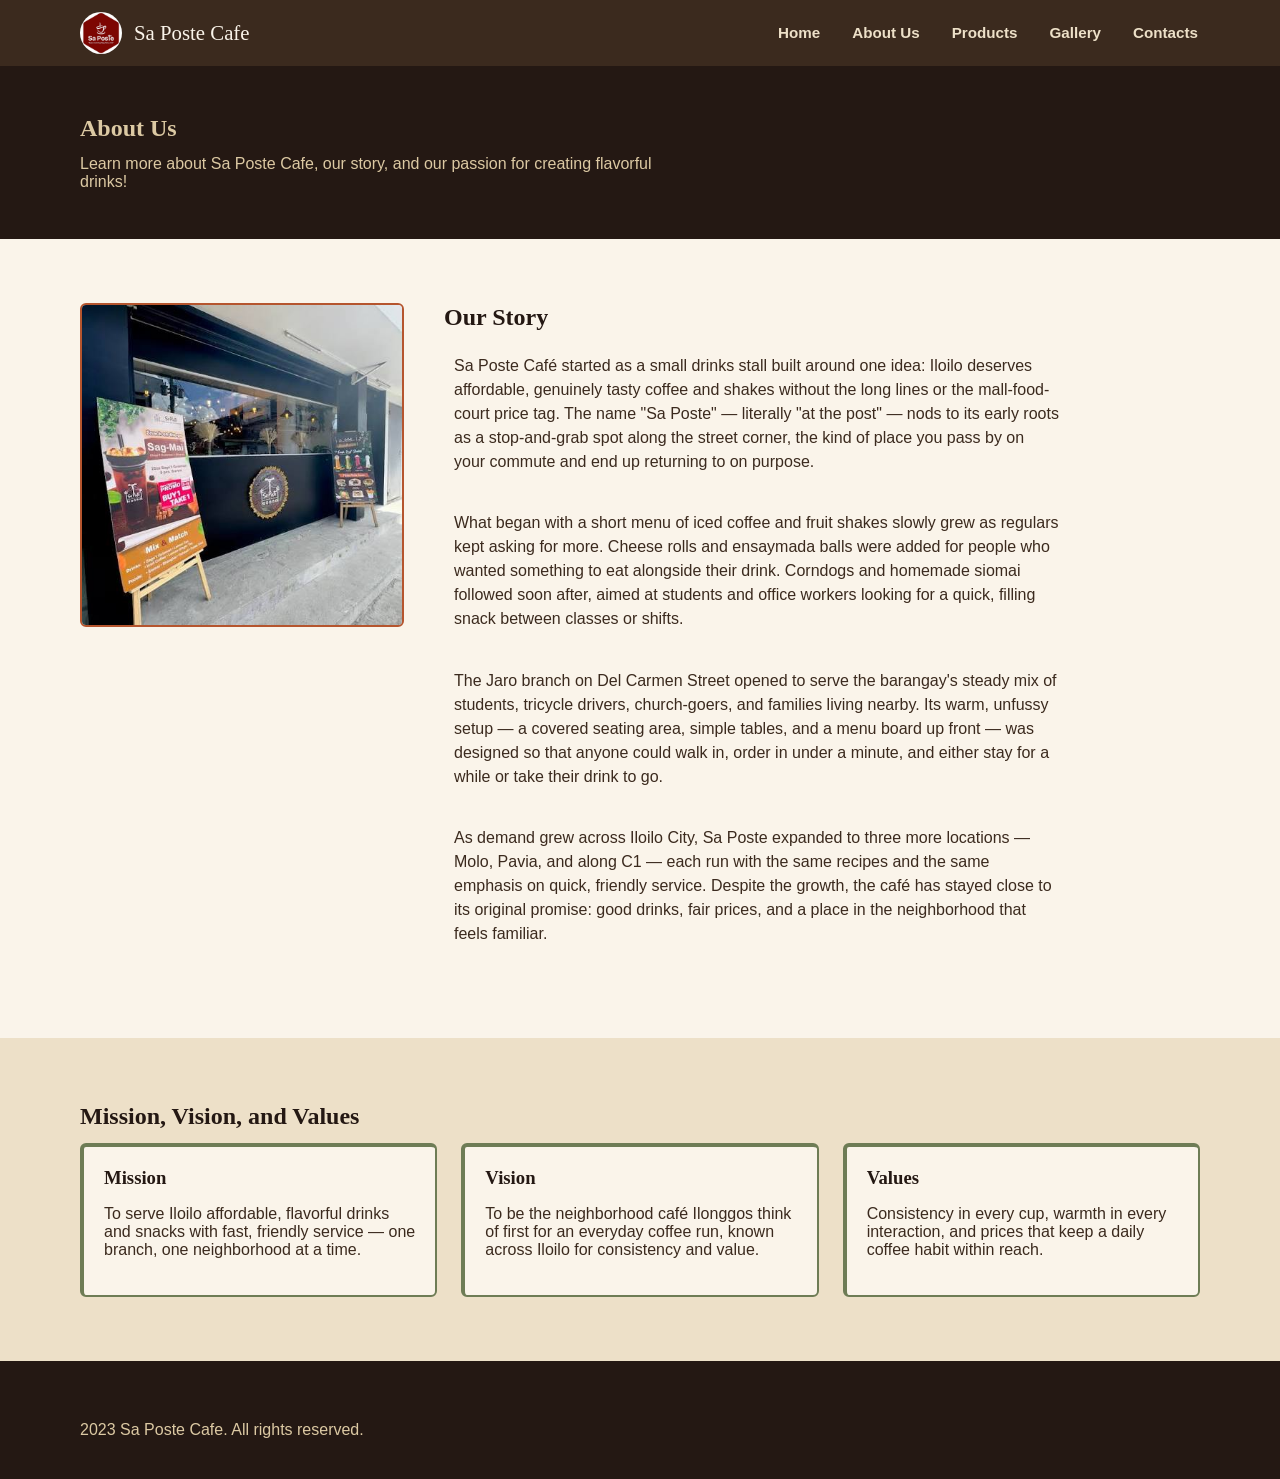
==== about.html @ abcc7f8d "Finished Contact and About Us Pages" ====
<!DOCTYPE html>
<html lang="en">
<head>
    <meta charset="UTF-8">
    <meta name="viewport" content="width=device-width, initial-scale=1.0">
    <title>Sa Poste Cafe | About Us</title>
    <link rel="stylesheet" href="./CSS/style.css">
</head>
    <body>
        <header class="header">
            <div class="header-container">
                <a class="saposte-logo" href="index.html">
                    <img src="./Images/SaPosteCafeLogo.jpg" alt="Sa Poste Cafe Logo">
                    <span class="saposte-logo-text">Sa Poste Cafe</span>
                </a>

                <nav class="navbar">
                    <ul>
                        <li><a href="index.html">Home</a></li>
                        <li><a href="about.html">About Us</a></li>
                        <li><a href="products.html">Products</a></li>
                        <li><a href="gallery.html">Gallery</a></li>
                        <li><a href="contact.html">Contacts</a></li>
                    </ul>
                </nav>
            </div>
        </header>

        <main>
            <section class="page-banner">
                <div class="wrap">
                    <h1>About Us</h1>
                    <p>Learn more about Sa Poste Cafe, our story, and our passion for creating flavorful drinks!</p>
                </div>
            </section>

            <section class="section-dimensions">
                <div class="wrap about-design1">
                    <img src="./Images/SaPosteFrontPic.jpeg" alt="Story Pic">
                    <div class="about-design2">
                        <h2>Our Story</h2>
                        <p>Sa Poste Café started as a small drinks stall built around one idea: Iloilo deserves affordable, genuinely tasty coffee and shakes without the long lines or the mall-food-court price tag. The name "Sa Poste" — literally "at the post" — nods to its early roots as a stop-and-grab spot along the street corner, the kind of place you pass by on your commute and end up returning to on purpose.</p>
                        <p>What began with a short menu of iced coffee and fruit shakes slowly grew as regulars kept asking for more. Cheese rolls and ensaymada balls were added for people who wanted something to eat alongside their drink. Corndogs and homemade siomai followed soon after, aimed at students and office workers looking for a quick, filling snack between classes or shifts.</p>
                        <p>The Jaro branch on Del Carmen Street opened to serve the barangay's steady mix of students, tricycle drivers, church-goers, and families living nearby. Its warm, unfussy setup — a covered seating area, simple tables, and a menu board up front — was designed so that anyone could walk in, order in under a minute, and either stay for a while or take their drink to go.</p>
                        <p>As demand grew across Iloilo City, Sa Poste expanded to three more locations — Molo, Pavia, and along C1 — each run with the same recipes and the same emphasis on quick, friendly service. Despite the growth, the café has stayed close to its original promise: good drinks, fair prices, and a place in the neighborhood that feels familiar.</p>
                    </div>
                </div>
            </section>

            <section class="section-dimensions section-dimensions-tan">
                <div class="wrap">
                    <h2>Mission, Vision, and Values</h2>
                    <div class="about-grid">
                        <div class="about-mvv">
                            <h3>Mission</h3>
                            <p>To serve Iloilo affordable, flavorful drinks and snacks with fast, friendly service — one branch, one neighborhood at a time.</p>
                        </div>

                        <div class="about-mvv">
                            <h3>Vision</h3>
                            <p>To be the neighborhood café Ilonggos think of first for an everyday coffee run, known across Iloilo for consistency and value.</p>
                        </div>

                        <div class="about-mvv">
                            <h3>Values</h3>
                            <p>Consistency in every cup, warmth in every interaction, and prices that keep a daily coffee habit within reach.</p>
                        </div>
                    </div>
                </div>
            </section>
        </main>


        <footer class="footer">
            <div class="wrap footer-container">
                <p>2023 Sa Poste Cafe. All rights reserved.</p>
            </div>
        </footer>
    </body>
</html>
---- CSS/style.css ----
/*------------->Themes natin bai para same same color and fonts naton<--------------*/
:root {
  --cream:        #FAF4EA;
  --tan:          #EDE0C8;
  --tan-line:     #DCC9A3;
  --coffee:       #3B2A1E;
  --coffee-dark:  #241813;
  --terracotta:   #B5552E;
  --terracotta-dark: #93401F;
  --sage:         #6E7C55;

  --twilight-indigo: #23395B;
  --shadow-gray: #161925;
  --blue-background: #355791;

  --font-display: "Fraunces", Georgia, serif;
  --font-body:    "Work Sans", Arial, sans-serif;

  --max-width: 1120px;
  --radius: 6px;
}
/*------------------------eto sa taas is like functions na automatic call out for design-------------------------*/

body {
    margin: 0;
    font-family: var(--font-body);
    background: var(--cream);
    color: var(--coffee);
}

.wrap { /* for divs, para ang dimensions ng websites is same length sa navbar down to footer*/
    max-width: var(--max-width);
    margin: 0 auto;
    padding: 0 24px;
}

h1 {
    font-family: var(--font-display);
    line-height: 1.2;
    margin: 0 0 0.5em;
    color: var(--tan-line);
}

h2, h3 {
    font-family: var(--font-display);
    line-height: 1.2;
    margin: 0 0 0.5em;
    color: var(--coffee-dark);
}

p {
    max-width: 68ch;
}

.section-dimensions {
    padding: 64px 0;
}

.section-dimensions-tan {
    background: var(--tan);
}

.button {
    display: inline-block;
    font-family: var(--font-body);
    font-weight: 600;
    font-size: 1rem;
    padding: 12px 28px;
    border-radius: var(--radius);
    text-decoration: none;
    border: 2px solid transparent;
}


/*-----------NavBar and Header---------------*/

.header {
    background: var(--coffee);
    color: var(--cream);
    position: sticky;
    top: 0;
    z-index: 20;
}

.header .header-container {
    max-width: var(--max-width);
    margin: 0 auto;
    display: flex;
    align-items: center;
    justify-content: space-between;
    padding: 12px 24px;
    background-color: var(--coffee);
}

.saposte-logo {
    display: flex;
    align-items: center;
    gap: 12px;
    text-decoration: none;
    color: var(--cream);
}

.saposte-logo img {
    width: 42px;
    height: 42px;
    border-radius: 50%;
}

.saposte-logo-text {
    font-family: var(--font-display);
    font-size: 1.3rem;
}

.saposte-logo-text span{
    display: block;
    color: var(--tan-line);
    font-size: 0.7rem;
    letter-spacing: 0.04em;
    color: var(--tan-line);
    font-weight: 400;
}

.navbar ul {
    display: flex;
    gap: 28px;
    margin: 0;
    padding: 0;
    list-style: None;
}

.navbar a {
    color: var(--tan);
    text-decoration: none;
    font-weight: 600;
    font-size: 0.95rem;
    padding: 6px 2px;
    border-bottom: 2px solid transparent;

}

/*-----------Footer---------------*/

.footer {
    background: var(--coffee-dark);
    color: var(--tan-line);
    padding: 44px 0 24px;
}

.footer-container {
    display: grid;
    grid-template-columns: 1.4fr 1fr 1fr;
    gap: 32px;

}

/*-----------Page Banners------------*/
.main-banner {
    background: var(--coffee-dark);
    color: var(--cream);
    padding: 48px 0;
    text-align: left;
}

.page-banner {
    background: var(--coffee-dark);
    color: var(--cream);
    padding: 48px 0;
    text-align: left;
}

.page-banner p {
    color: var(--tan-line);
    margin: 0;
}

/*------- Onwards down below is for the main sections design--------*/
/*---You can edit naman sa taas if you think may i-change pero keep naming consistent para di malito*/

/*-----------About Page----------*/
.about-design1 {
    align-items: start;
    display: flex;
    gap: 40px;
}

.about-design1 .about-design2 p {
    padding: 10px 10px;
    background: var(--cream);
    margin: 0 0 1.1em;
    line-height: 1.5;
}

.about-design1 img {
    width: 320px;
    border-radius: var(--radius);
    flex-shrink: 0;
    border: 2px solid var(--terracotta);
    margin-bottom: 185px;
}

.about-design p {
    margin: 0 0 1.1em;
}

.about-grid {
    display: grid;
    grid-template-columns: 1fr 1fr 1fr;
    gap: 24px;
    margin-top: 12px;
}

.about-mvv {
    background: var(--cream);
    border-top: 4px solid var(--sage);
    border-left: 4px solid var(--sage);
    border-bottom: 2px solid var(--sage);
    border-right: 2px solid var(--sage);
    border-radius: var(--radius);
    padding: 20px;
}           

/*---------Contact Page------------*/

.contacts-layout {
    display: grid;
    align-items: start;
    grid-template-columns: 1fr 1fr;
    gap: 30px;
}

.contacts-title { 
    grid-column: 1;
    grid-row: 1;
    text-align: center;
}

.contacts-title h1 {
    color: var(--terracotta-dark);
}

.contacts-form {
    background: var(--cream);
    border: 2px var(--tan-line) solid;
    padding: 40px;
    border-radius: var(--radius);
}

.form-row {
    display: grid;
    grid-template-columns: 1fr  1fr;
    gap: 18px;
}

.input {
    margin-bottom: 20px;
}

.input label {
    display: block;
    margin-bottom: 5px;
    font-weight: 600;
}

.form-buttons {
    display: flex;
    gap: 20px;
    margin-top: 15px;
}

.submit-button {
    background: var(--terracotta);
    color: var(--cream);
}

.reset-button {
    background: transparent;
    border: 2px solid var(--tan-line);
    color: var(--coffee);
}

textarea, input[type="text"], input[type="number"], input[type="tel"], input[type="email"], select, input[type="date"], input[type="time"], input[type="password"] {
    width: 100%;
    border: 2px solid var(--tan-line);
    border-radius: var(--radius);
    background: white;
    color: var(--coffee);
    font-family: var(--font-body);
    padding: 6px 4px;
}

textarea {
    min-height: 120px;
}

fieldset {
    padding: 15px;
    margin: 0 0 20px;
    border-radius: var(--radius);
    border: 2px solid var(--tan-line);
}

fieldset legend {
    font-weight: 600;
    padding: 0px 5px;
}

.choices {
    display: flex;
    gap: 20px;
    margin-top: 10px;
    flex-wrap: wrap;
}

.contact-info-layout{
    grid-column: 1;
    grid-row: 1;
    justify-self: center;

}

.socials {
    background: var(--cream);
}

.contact-info {
    background: var(--cream);
    border: 2px solid var(--tan-line);
    padding: 20px;
    border-radius: var(--radius);
}

.contact-info a {
    color: var(--terracotta);
}

.contact-info h3 {
    margin-top: 0;
    border-bottom: 2px solid var(--terracotta);
    padding-bottom: 10px;
}

.contact-info dt {
    margin-top: 30px;
    font-weight: 600;
}

.contact-info dd {
    margin: 5px 0 0;
    color: var(--coffee);
}

.contact-info dl {
    margin: 0 0 20px;
}

.contact-info .socials {
    display: flex;
    list-style: none;
    padding: 0;
    gap: 15px;
    margin-top: 10px;
}

.socials {
    display: flex;
    gap: 12px;
    padding: 0;
    list-style: none;
}

.socials img {
    width: 32px;
    height: 32px;
    display: block;
    object-fit: contain;
}

.file-field input[type="file"] {
    border: 1px dashed var(--tan-line);
    padding: 14px;
    background: #fff;
    width: 100%;
    border-radius: var(--radius);
}

.input .input-context {
  display: block;
  font-weight: 400;
  font-size: 0.8rem;
  color: #6b5c4d;
}
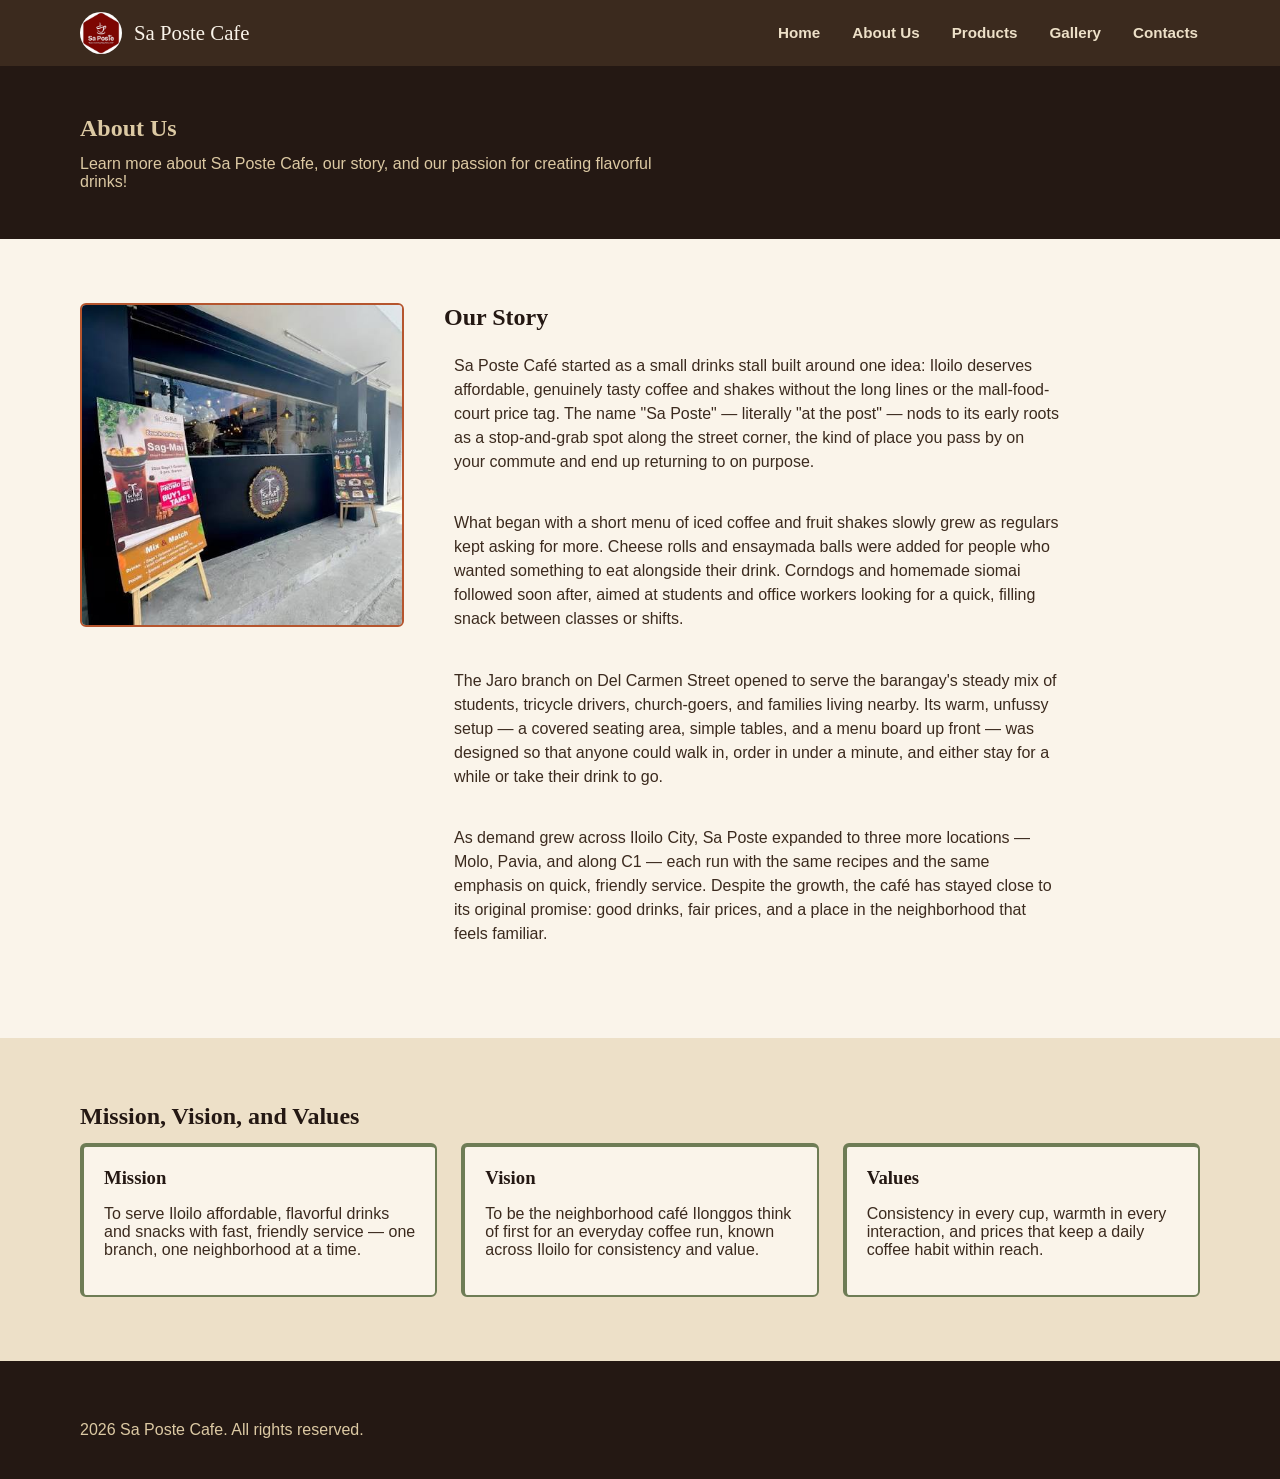
==== commit d4915915: "Finished Home Page and Sidebar" ====
--- a/about.html
+++ b/about.html
@@ -73,7 +73,7 @@
 
         <footer class="footer">
             <div class="wrap footer-container">
-                <p>2023 Sa Poste Cafe. All rights reserved.</p>
+                <p>2026 Sa Poste Cafe. All rights reserved.</p>
             </div>
         </footer>
     </body>
--- a/CSS/style.css
+++ b/CSS/style.css
@@ -34,6 +34,13 @@
     padding: 0 24px;
 }
 
+.wrap-grid {
+    max-width: var(--max-width);
+    margin: 0 auto;
+    padding: 0 24px;
+    gap: 20px;
+}
+
 h1 {
     font-family: var(--font-display);
     line-height: 1.2;
@@ -155,10 +162,34 @@
 
 /*-----------Page Banners------------*/
 .main-banner {
+    position: relative;
+    overflow: hidden;
+    aspect-ratio: 960 / 251.5;
     background: var(--coffee-dark);
     color: var(--cream);
-    padding: 48px 0;
+    display: flex;
+    align-items: center;
     text-align: left;
+}
+
+.main-banner::after {
+    content: "";
+    position: absolute;
+    inset: 0;
+    background: rgba(36, 24, 19, 0.45);
+}
+
+.main-banner-image {
+    position: absolute;
+    top: 0;
+    left: 0;
+    width: 100%;
+    height: auto;
+}
+
+.main-banner .wrap {
+    position: relative;
+    z-index: 1;
 }
 
 .page-banner {
@@ -278,6 +309,28 @@
     color: var(--coffee);
 }
 
+.menu-button {
+    background: var(--);
+    border: 2px solid var(--tan-line);
+    color: var(--terracotta);
+}
+
+.about-button {
+    background: var(--terracotta);
+    color: var(--cream);
+}
+
+.gallery-button {
+    background: var(--terracotta);
+    color: var(--cream);
+}
+
+.contact-button {
+    background: transparent;
+    border: 2px solid var(--tan-line);
+    color: var(--terracotta);
+}
+
 textarea, input[type="text"], input[type="number"], input[type="tel"], input[type="email"], select, input[type="date"], input[type="time"], input[type="password"] {
     width: 100%;
     border: 2px solid var(--tan-line);
@@ -315,7 +368,6 @@
     grid-column: 1;
     grid-row: 1;
     justify-self: center;
-
 }
 
 .socials {
@@ -388,4 +440,303 @@
   font-weight: 400;
   font-size: 0.8rem;
   color: #6b5c4d;
-}+}
+
+/*----------------Home Page-----------------*/
+
+.short-intro {
+    align-items: start;
+    display: flex;
+}
+
+.short-intro p {
+    padding: 10px 10px;
+    background: var(--tan);
+    margin: 0 0 1.1em;
+    line-height: 1.5;
+}
+
+.intro-pics img {
+    width: 380px;
+    height: 320px;
+    border-radius: var(--radius);
+    flex-shrink: 0;
+    padding: 5px;
+}
+
+.fun-fact p {
+    font-family: var(--font-body);
+}
+
+.section2-grid {
+    display: grid;
+    grid-template-columns: 3fr 1fr;
+}
+
+.short-intro-grid {
+    grid-column: 1;
+}
+
+.contact-home {
+    grid-column: 2;
+}
+
+/*---------------Side Bar Home---------------*/
+.sidebar-layout {
+    position: relative;
+    z-index: 30;
+}
+
+.sidebar-wrapper {
+    background: var(--tan);
+    width: 300px;
+    height: 100vh;
+    left: 0;
+    top: 0;
+    position: fixed;
+    box-sizing: border-box;
+    overflow-x: hidden;
+    overflow-y: auto;
+    transition: left 0.3s ease-in-out;
+    border: 5px solid var(--tan-line);
+    box-shadow: 4px 0 14px rgba(59, 42, 30, 0.16);
+}
+
+.sidebar-wrapper h2 {
+    position: relative;
+    margin: 0;
+    font-weight: 500;
+    font-size: 2rem;
+    font-family: var(--font-display);
+    padding: 20px 18px;
+    border-bottom: 2px solid var(--tan-line);
+}
+
+.sidebar-wrapper ul {
+    list-style: none;
+    margin: 0;
+    padding: 16px 18px;
+}
+
+.sidebar-wrapper ul + ul {
+    border-top: 2px solid var(--tan-line);
+    padding-top: 18px;
+}
+
+.sidebar-wrapper li + li {
+    margin-top: 9px;
+}
+
+.sidebar-wrapper a {
+    position: relative;
+    display: block;
+    color: var(--coffee);
+    font-weight: 600;
+    font-size: 1rem;
+    padding: 14px 40px 14px 16px;
+    border-radius: var(--radius);
+    border: 1px solid var(--tan-line);
+    background: rgba(250, 244, 234, 0.48);
+    text-decoration: none;
+    font-family: var(--font-body);
+    box-shadow: 0 2px 0 rgba(59, 42, 30, 0.06);
+}
+
+.sidebar-layout input {
+    position: fixed;
+    width: 1px;
+    height: 1px;
+    opacity: 0;
+    pointer-events: none;
+}
+
+.sidebar-wrapper h2 > label {
+    display: none;
+}
+
+.sidebar-toggle {
+    cursor: pointer;
+    position: fixed;
+    top: 18px;
+    left: 295px;
+    width: 58px;
+    height: 52px;
+    box-sizing: border-box;
+    display: grid;
+    place-items: center;
+    background: var(--tan);
+    color: var(--coffee);
+    font-size: 1.7rem;
+    line-height: 1;
+    border-radius: 0 var(--radius) var(--radius) 0;
+    border-top: 5px solid var(--tan-line);
+    border-right: 5px solid var(--tan-line);
+    border-bottom: 5px solid var(--tan-line);
+    border-left: 5px solid var(--tan);
+    box-shadow: 5px 3px 10px rgba(59, 42, 30, 0.12);
+    transition: left 0.3s ease-in-out, background-color 0.2s ease;
+}
+
+.sidebar-layout input:focus-visible ~ .sidebar-toggle {
+    outline: 3px solid var(--terracotta);
+    outline-offset: 3px;
+}
+
+.sidebar-layout input:checked ~ .sidebar-wrapper {
+    left: -300px;
+}
+
+.sidebar-layout input:checked ~ .sidebar-toggle {
+    left: 0;
+}
+
+/*-----------Gallery Page---------------*/
+
+.gallery-grid {
+    display: flex;
+    flex-wrap: wrap;
+    gap: 20px;
+    justify-content: center;
+}
+
+.gallery-box {
+    width: 240px;
+    background: var(--tan);
+    border: 2px solid var(--terracotta);
+    border-radius: var(--radius);
+    text-align: center;
+    padding-bottom: 10px;
+}
+
+.gallery-box img {
+    width: 100%;
+    height: 180px;
+    object-fit: cover;
+    border-radius: var(--radius) var(--radius) 0 0;
+}
+
+.gallery-box p {
+    margin: 8px 0 0;
+    font-weight: 600;
+}
+
+/*-----------Products Page---------------*/
+
+.products-grid {
+    display: flex;
+    flex-wrap: wrap;
+    gap: 20px;
+    justify-content: center;
+    margin-bottom: 40px;
+}
+
+.product-box {
+    width: 240px;
+    background: var(--cream);
+    border: 2px solid var(--tan-line);
+    border-radius: var(--radius);
+    text-align: center;
+    padding-bottom: 10px;
+}
+
+.product-box img {
+    width: 100%;
+    height: 160px;
+    object-fit: cover;
+    border-radius: var(--radius) var(--radius) 0 0;
+}
+
+.price-table {
+    width: 100%;
+    border-collapse: collapse;
+}
+
+.price-table th, .price-table td {
+    border: 1px solid var(--tan-line);
+    padding: 10px;
+    text-align: left;
+}
+
+.price-table th {
+    background: var(--coffee);
+    color: var(--cream);
+}
+
+/*-----------Menu Section---------------*/
+
+.menu-category {
+    margin-bottom: 40px;
+}
+
+.menu-category h3 {
+    color: var(--terracotta-dark);
+    border-bottom: 2px solid var(--terracotta);
+    padding-bottom: 8px;
+    margin-bottom: 12px;
+}
+
+.menu-list {
+    list-style: none;
+    margin: 0;
+    padding: 0;
+}
+
+.menu-list li {
+    display: flex;
+    justify-content: space-between;
+    padding: 10px 0;
+    border-bottom: 1px dashed var(--tan-line);
+}
+
+.menu-item-name {
+    font-weight: 600;
+}
+
+.menu-item-price {
+    color: var(--coffee-dark);
+    font-weight: 600;
+}
+
+/*-----------Menu Page---------------*/
+
+.menu-grid {
+    display: flex;
+    flex-wrap: wrap;
+    gap: 20px;
+    margin-bottom: 40px;
+}
+
+.menu-card {
+    width: 280px;
+    background: var(--tan);
+    border: 2px solid var(--terracotta);
+    border-radius: var(--radius);
+    overflow: hidden;
+}
+
+.menu-card img {
+    width: 100%;
+    height: 160px;
+    object-fit: cover;
+    display: block;
+}
+
+.menu-card-info {
+    padding: 14px;
+}
+
+.menu-card-title {
+    display: flex;
+    justify-content: space-between;
+    font-weight: 600;
+    margin-bottom: 6px;
+}
+
+.menu-card-price {
+    color: var(--terracotta-dark);
+}
+
+.menu-card-desc {
+    font-size: 0.9rem;
+    margin: 0;
+}
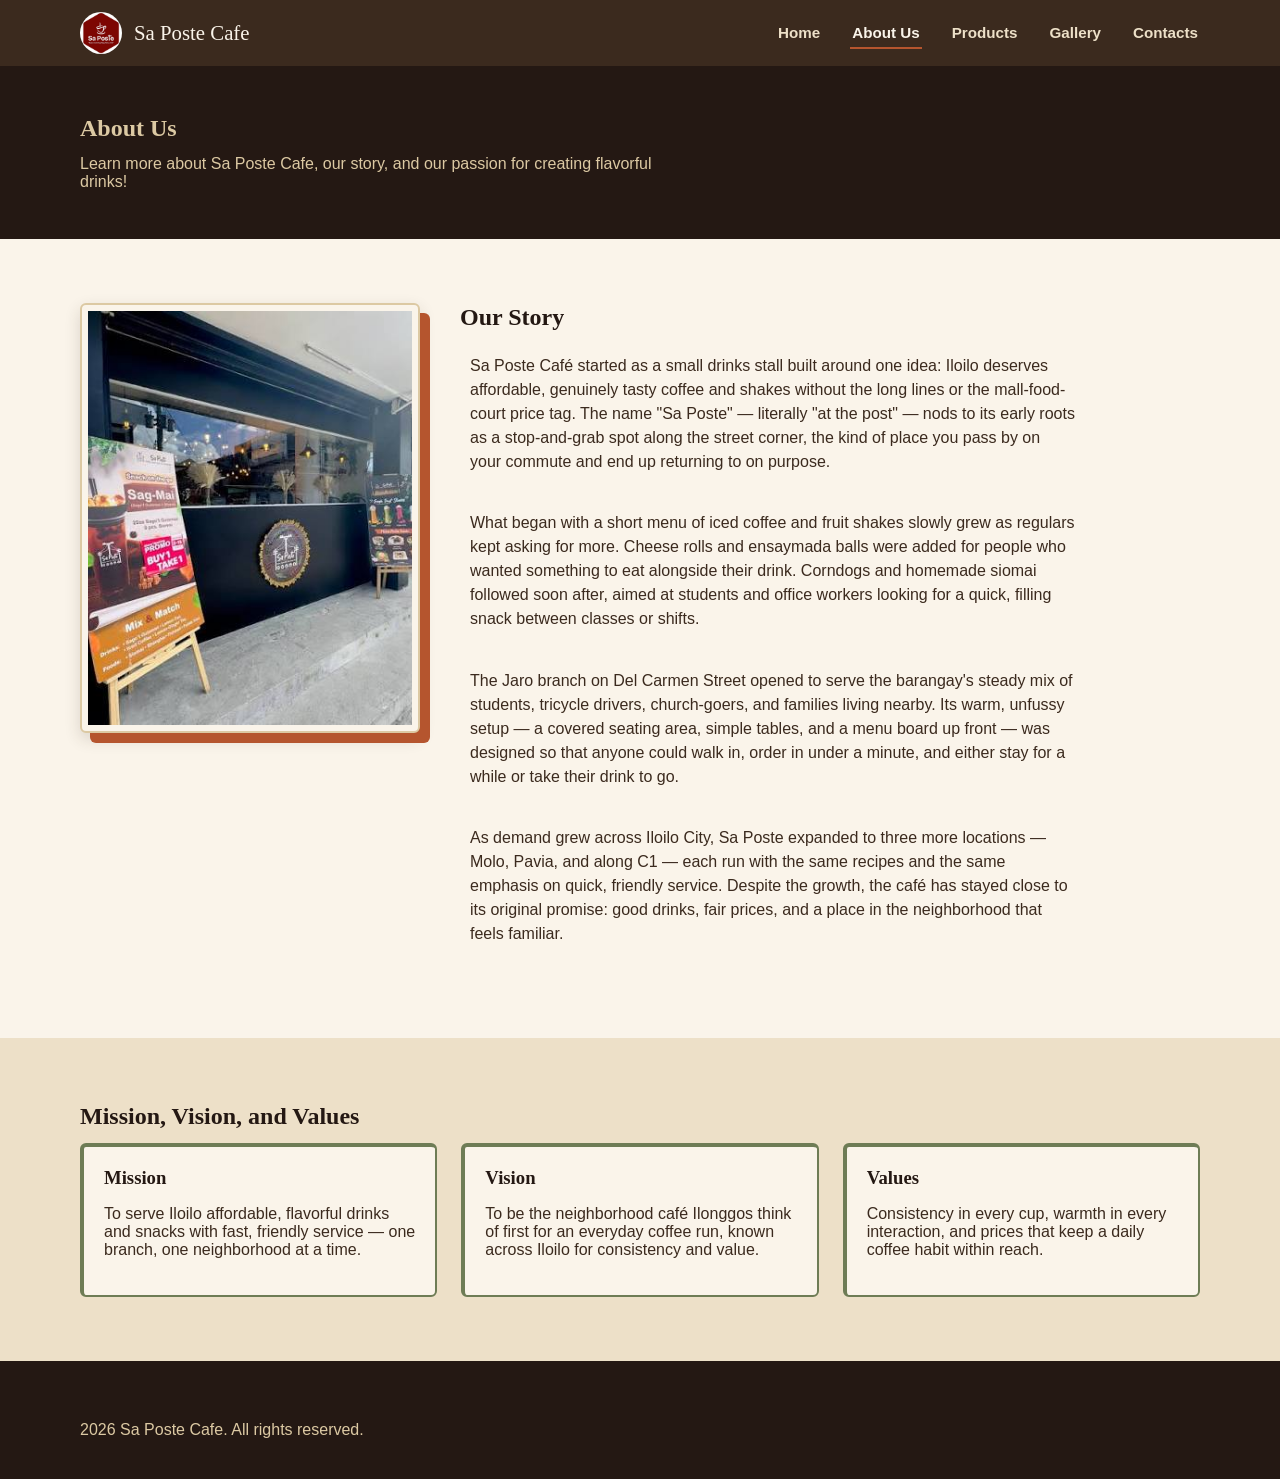
==== commit ae4e36a8: "Latest Final Output" ====
--- a/about.html
+++ b/about.html
@@ -17,7 +17,7 @@
                 <nav class="navbar">
                     <ul>
                         <li><a href="index.html">Home</a></li>
-                        <li><a href="about.html">About Us</a></li>
+                        <li><a class="active" href="about.html">About Us</a></li>
                         <li><a href="products.html">Products</a></li>
                         <li><a href="gallery.html">Gallery</a></li>
                         <li><a href="contact.html">Contacts</a></li>
--- a/CSS/style.css
+++ b/CSS/style.css
@@ -141,9 +141,20 @@
     font-weight: 600;
     font-size: 0.95rem;
     padding: 6px 2px;
-    border-bottom: 2px solid transparent;
-
-}
+    border-bottom: 2px solid transparent; 
+}
+
+.navbar a:hover {
+    border-bottom-color: var(--terracotta);
+    color: var(--cream);
+}
+
+.navbar a.active {
+    color: var(--cream);
+    border-bottom-color: var(--terracotta);
+}
+
+
 
 /*-----------Footer---------------*/
 
@@ -222,11 +233,17 @@
 }
 
 .about-design1 img {
-    width: 320px;
+    width: 340px;
+    height: 430px;
+    box-sizing: border-box;
+    object-fit: cover;
+    object-position: center;
     border-radius: var(--radius);
     flex-shrink: 0;
-    border: 2px solid var(--terracotta);
-    margin-bottom: 185px;
+    padding: 6px;
+    background: var(--cream);
+    border: 2px solid var(--tan-line);
+    box-shadow: 10px 10px 0 var(--terracotta), 0 6px 16px rgba(59, 42, 30, 0.16);
 }
 
 .about-design p {
@@ -318,11 +335,13 @@
 .about-button {
     background: var(--terracotta);
     color: var(--cream);
+    margin-top: 20px;
 }
 
 .gallery-button {
     background: var(--terracotta);
     color: var(--cream);
+    margin-top: 20px;
 }
 
 .contact-button {
@@ -450,10 +469,11 @@
 }
 
 .short-intro p {
-    padding: 10px 10px;
+    padding: 10px 0px;
     background: var(--tan);
     margin: 0 0 1.1em;
     line-height: 1.5;
+    letter-spacing: 1.5px;
 }
 
 .intro-pics img {
@@ -466,6 +486,13 @@
 
 .fun-fact p {
     font-family: var(--font-body);
+    line-height: 1.5;
+    letter-spacing: 1.5px;
+}
+
+.fun-fact h2 {
+    font-family: var(--font-display);
+    border-bottom: 5px solid var(--terracotta);
 }
 
 .section2-grid {
@@ -592,31 +619,64 @@
 
 /*-----------Gallery Page---------------*/
 
+.gallery-section {
+    background: linear-gradient(to bottom, var(--cream) 0 260px, var(--tan) 260px 100%);
+}
+
+.gallery-intro {
+    max-width: 620px;
+    margin: 0 auto 30px;
+    text-align: center;
+}
+
+.gallery-note {
+    margin: 0 0 8px;
+    color: var(--terracotta-dark);
+    font-size: 0.8rem;
+    font-weight: 700;
+    letter-spacing: 0.14em;
+    text-transform: uppercase;
+}
+
+.gallery-intro h2 {
+    margin-bottom: 10px;
+    font-size: clamp(2rem, 4vw, 2.8rem);
+}
+
+.gallery-intro > p:last-child {
+    margin: 0 auto;
+    line-height: 1.6;
+}
+
 .gallery-grid {
-    display: flex;
-    flex-wrap: wrap;
-    gap: 20px;
-    justify-content: center;
+    display: grid;
+    grid-template-columns: repeat(auto-fit, minmax(210px, 1fr));
+    gap: 18px;
+    max-width: 1050px;
+    margin: 0 auto;
 }
 
 .gallery-box {
-    width: 240px;
-    background: var(--tan);
-    border: 2px solid var(--terracotta);
-    border-radius: var(--radius);
-    text-align: center;
-    padding-bottom: 10px;
+    margin: 0;
+    overflow: hidden;
+    background: var(--cream);
+    border: 1px solid var(--tan-line);
+    border-radius: calc(var(--radius) * 2);
+    box-shadow: 0 5px 14px rgba(59, 42, 30, 0.12);
 }
 
 .gallery-box img {
+    display: block;
     width: 100%;
-    height: 180px;
+    height: 200px;
     object-fit: cover;
-    border-radius: var(--radius) var(--radius) 0 0;
+    border-bottom: 3px solid var(--terracotta);
 }
 
 .gallery-box p {
-    margin: 8px 0 0;
+    margin: 0;
+    padding: 13px 15px 15px;
+    color: var(--coffee-dark);
     font-weight: 600;
 }
 
@@ -697,46 +757,92 @@
     font-weight: 600;
 }
 
+.menu-layout h2 {
+    margin: 42px 0 18px;
+    padding-bottom: 10px;
+    border-bottom: 3px solid var(--terracotta);
+    color: var(--coffee-dark);
+}
+
+.menu-layout h2:first-child {
+    margin-top: 0;
+}
+
 /*-----------Menu Page---------------*/
 
 .menu-grid {
-    display: flex;
-    flex-wrap: wrap;
-    gap: 20px;
-    margin-bottom: 40px;
+    display: grid;
+    grid-template-columns: repeat(auto-fit, minmax(230px, 1fr));
+    gap: 18px;
+    margin-bottom: 18px;
 }
 
 .menu-card {
-    width: 280px;
-    background: var(--tan);
-    border: 2px solid var(--terracotta);
+    background: var(--cream);
+    border: 1px solid var(--tan-line);
     border-radius: var(--radius);
     overflow: hidden;
+    box-shadow: 0 5px 14px rgba(59, 42, 30, 0.12);
 }
 
 .menu-card img {
     width: 100%;
-    height: 160px;
+    height: 185px;
     object-fit: cover;
     display: block;
+    border-bottom: 3px solid var(--terracotta);
 }
 
 .menu-card-info {
+    padding: 16px;
+}
+
+.menu-card-title {
+    display: flex;
+    justify-content: space-between;
+    align-items: flex-start;
+    gap: 12px;
+    font-weight: 600;
+    margin-bottom: 8px;
+}
+
+.menu-card-price {
+    flex-shrink: 0;
+    color: var(--terracotta-dark);
+    font-family: var(--font-display);
+    font-size: 1.1rem;
+}
+
+.menu-card-desc {
+    color: var(--coffee);
+    font-size: 0.9rem;
+    line-height: 1.55;
+    margin: 0;
+}
+
+.menu-layout .price-table {
+    overflow: hidden;
+    border: 1px solid var(--tan-line);
+    border-radius: var(--radius);
+    box-shadow: 0 5px 14px rgba(59, 42, 30, 0.1);
+}
+
+.menu-layout .price-table th,
+.menu-layout .price-table td {
     padding: 14px;
-}
-
-.menu-card-title {
-    display: flex;
-    justify-content: space-between;
-    font-weight: 600;
-    margin-bottom: 6px;
-}
-
-.menu-card-price {
+    border-color: var(--tan-line);
+}
+
+.menu-layout .price-table th {
+    background: var(--coffee-dark);
+}
+
+.menu-layout .price-table tr:nth-child(even) td {
+    background: var(--tan);
+}
+
+.menu-layout .price-table td:last-child {
     color: var(--terracotta-dark);
-}
-
-.menu-card-desc {
-    font-size: 0.9rem;
-    margin: 0;
-}
+    font-weight: 700;
+    white-space: nowrap;
+}
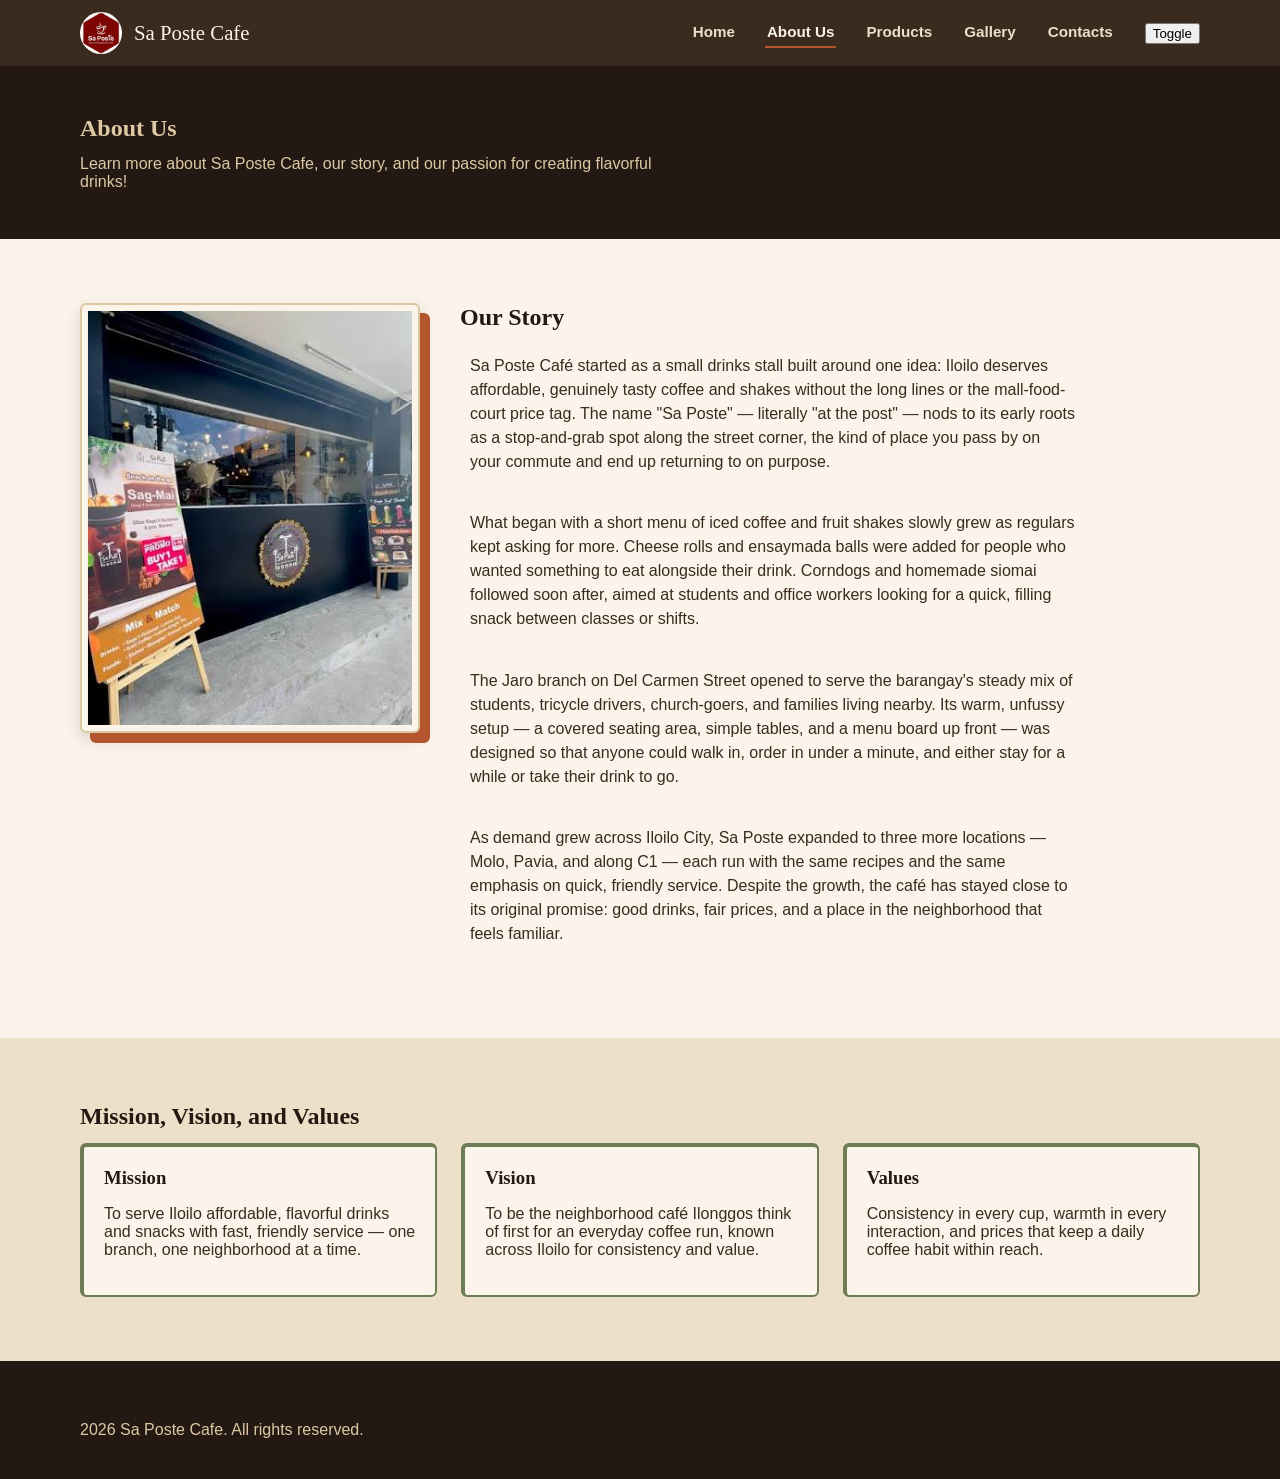
==== commit 3890fa13: "all page have toggle and css" ====
--- a/about.html
+++ b/about.html
@@ -9,20 +9,23 @@
     <body>
         <header class="header">
             <div class="header-container">
-                <a class="saposte-logo" href="index.html">
+                <a class="saposte-logo leftSide" href="index.html">
                     <img src="./Images/SaPosteCafeLogo.jpg" alt="Sa Poste Cafe Logo">
                     <span class="saposte-logo-text">Sa Poste Cafe</span>
                 </a>
 
-                <nav class="navbar">
-                    <ul>
-                        <li><a href="index.html">Home</a></li>
-                        <li><a class="active" href="about.html">About Us</a></li>
-                        <li><a href="products.html">Products</a></li>
-                        <li><a href="gallery.html">Gallery</a></li>
-                        <li><a href="contact.html">Contacts</a></li>
-                    </ul>
-                </nav>
+                <div class="rightSide">
+                    <nav class="navbar">
+                        <ul>
+                            <li><a href="index.html">Home</a></li>
+                            <li><a class="active" href="about.html">About Us</a></li>
+                            <li><a href="products.html">Products</a></li>
+                            <li><a href="gallery.html">Gallery</a></li>
+                            <li><a href="contact.html">Contacts</a></li>
+                        </ul>
+                    </nav>
+                    <button class="schemeToggle" onclick="toggleSchemeMode()">Toggle</button>
+                </div>
             </div>
         </header>
 
@@ -76,5 +79,6 @@
                 <p>2026 Sa Poste Cafe. All rights reserved.</p>
             </div>
         </footer>
+        <script src="./Script/script.js"></script>
     </body>
 </html>
--- a/CSS/style.css
+++ b/CSS/style.css
@@ -9,6 +9,10 @@
   --terracotta-dark: #93401F;
   --sage:         #6E7C55;
 
+  --black: #000;
+  --gray: #2a2a2a;
+  --white: #fff;
+
   --twilight-indigo: #23395B;
   --shadow-gray: #161925;
   --blue-background: #355791;
@@ -152,6 +156,11 @@
 .navbar a.active {
     color: var(--cream);
     border-bottom-color: var(--terracotta);
+}
+
+.header-container .rightSide{
+    display:flex;
+    gap: 30px;
 }
 
 
@@ -846,3 +855,48 @@
     font-weight: 700;
     white-space: nowrap;
 }
+
+/*-----------Dark Mode---------------*/
+
+body.darkMode{
+    background-color: var(--gray);
+    color: var(--white);
+
+    & .section-dimensions-tan, .section-dimensions-tan p, .price-table tr:nth-child(even) td{
+        background-color: var(--black);
+    }
+
+    & .menu-card, 
+    aside, aside > .socials, 
+    .sidebar-toggle, 
+    .about-design2 > p, 
+    .about-mvv, .about-mvv > p,
+    .gallery-box,
+    .contacts-form,
+    .contacts-form input,
+    .contacts-form select,
+    .contacts-form textarea{
+        background-color: var(--gray);
+    }
+
+    & .gallery-section{
+        background: linear-gradient(to bottom, var(--gray) 0 260px, var(--black) 260px 100%);
+    }
+
+    & .menu-card-price, .price-table td:last-child, .input-context{
+        color: var(--tan);
+    }
+
+    & dd, dt, h3, 
+    .gallery-box > p,
+    .contacts-form input,
+    .contacts-form select,
+    .contacts-form textarea,
+    .reset-button{
+        color: var(--cream);
+    }
+
+    & .menu-card-desc, h2, .sidebar-toggle{
+        color: var(--white);
+    }
+}
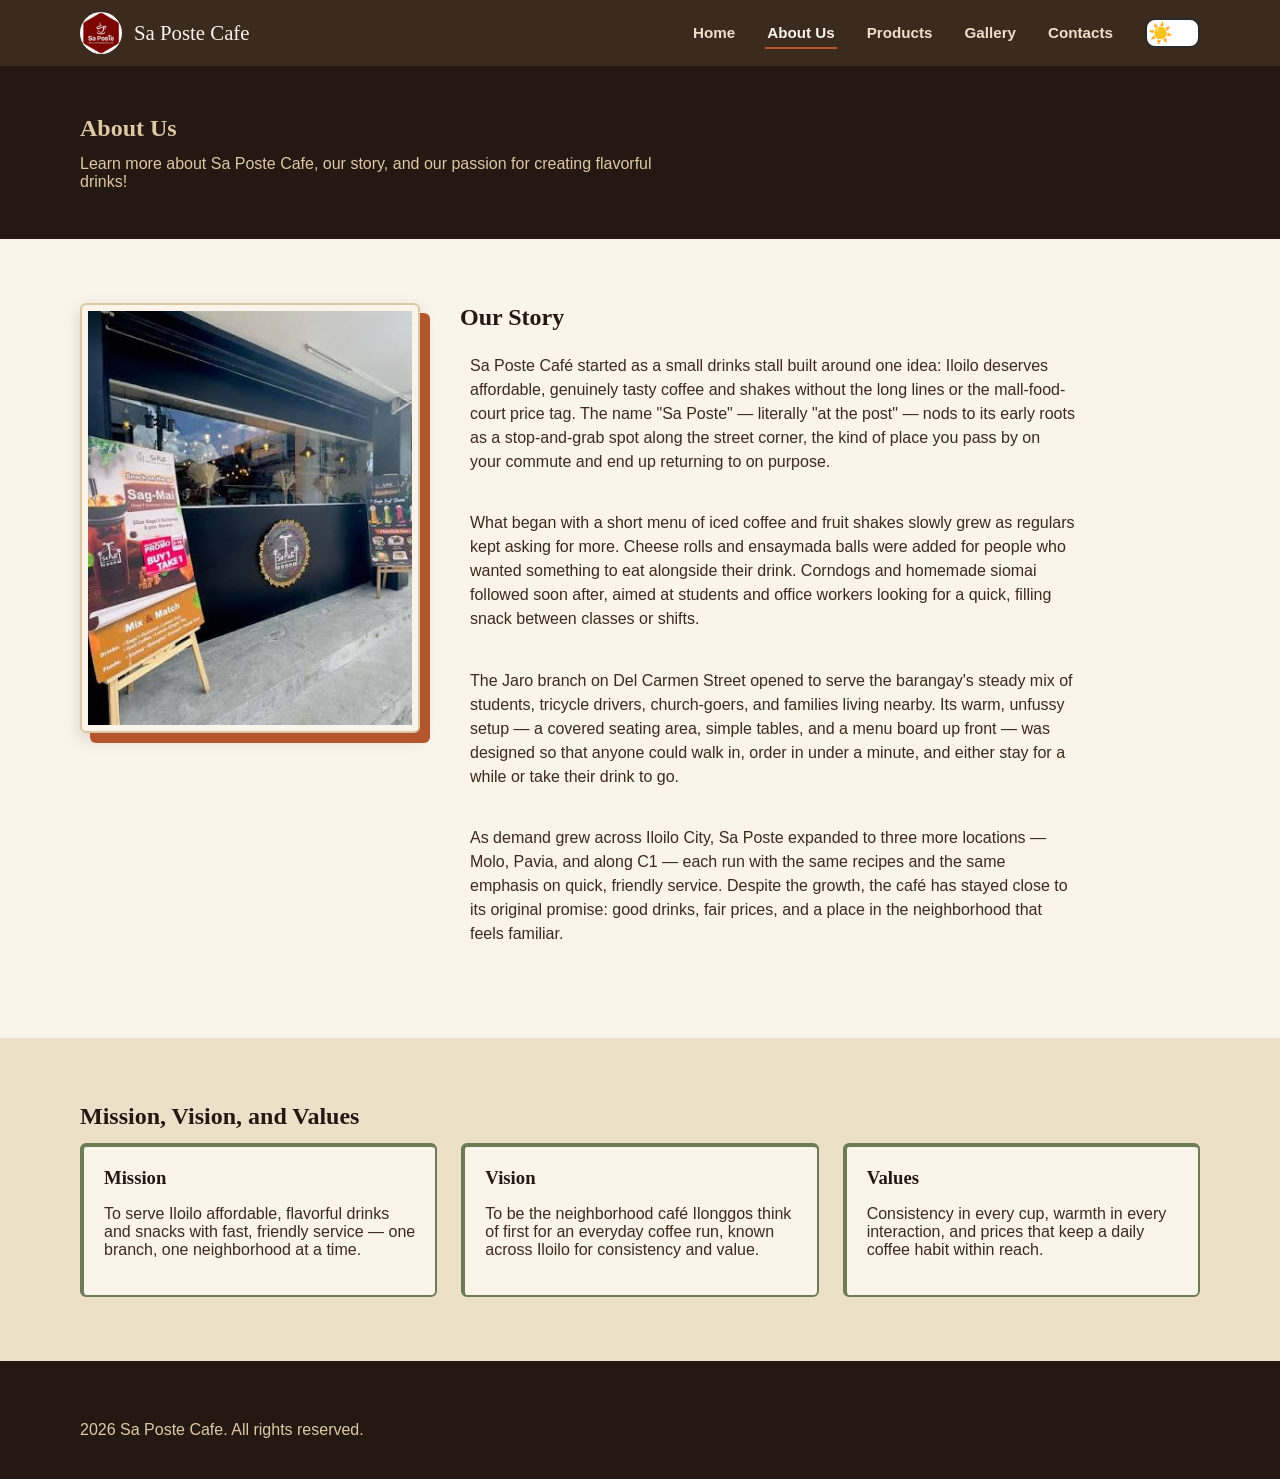
==== commit 80047a75: "styling toggle button" ====
--- a/about.html
+++ b/about.html
@@ -24,7 +24,7 @@
                             <li><a href="contact.html">Contacts</a></li>
                         </ul>
                     </nav>
-                    <button class="schemeToggle" onclick="toggleSchemeMode()">Toggle</button>
+                    <button class="schemeToggle" onclick="toggleSchemeMode()"></button>
                 </div>
             </div>
         </header>
--- a/CSS/style.css
+++ b/CSS/style.css
@@ -160,7 +160,21 @@
 
 .header-container .rightSide{
     display:flex;
+    align-items: center;
     gap: 30px;
+}
+
+.schemeToggle{
+    font-size: 1.25rem;
+    width:55px;
+    padding:1px;
+    border-radius:10px;
+    border:2px solid var(--gray);
+    background-color: var(--white);
+    text-align:left;
+    &::after{
+        content: "☀️";
+    }
 }
 
 
@@ -862,6 +876,15 @@
     background-color: var(--gray);
     color: var(--white);
 
+    & .schemeToggle{
+        background-color: var(--gray);
+        border-color: var(--black);
+        text-align:right;
+        &::after{
+            content: "🌙";
+        }
+    }
+
     & .section-dimensions-tan, .section-dimensions-tan p, .price-table tr:nth-child(even) td{
         background-color: var(--black);
     }
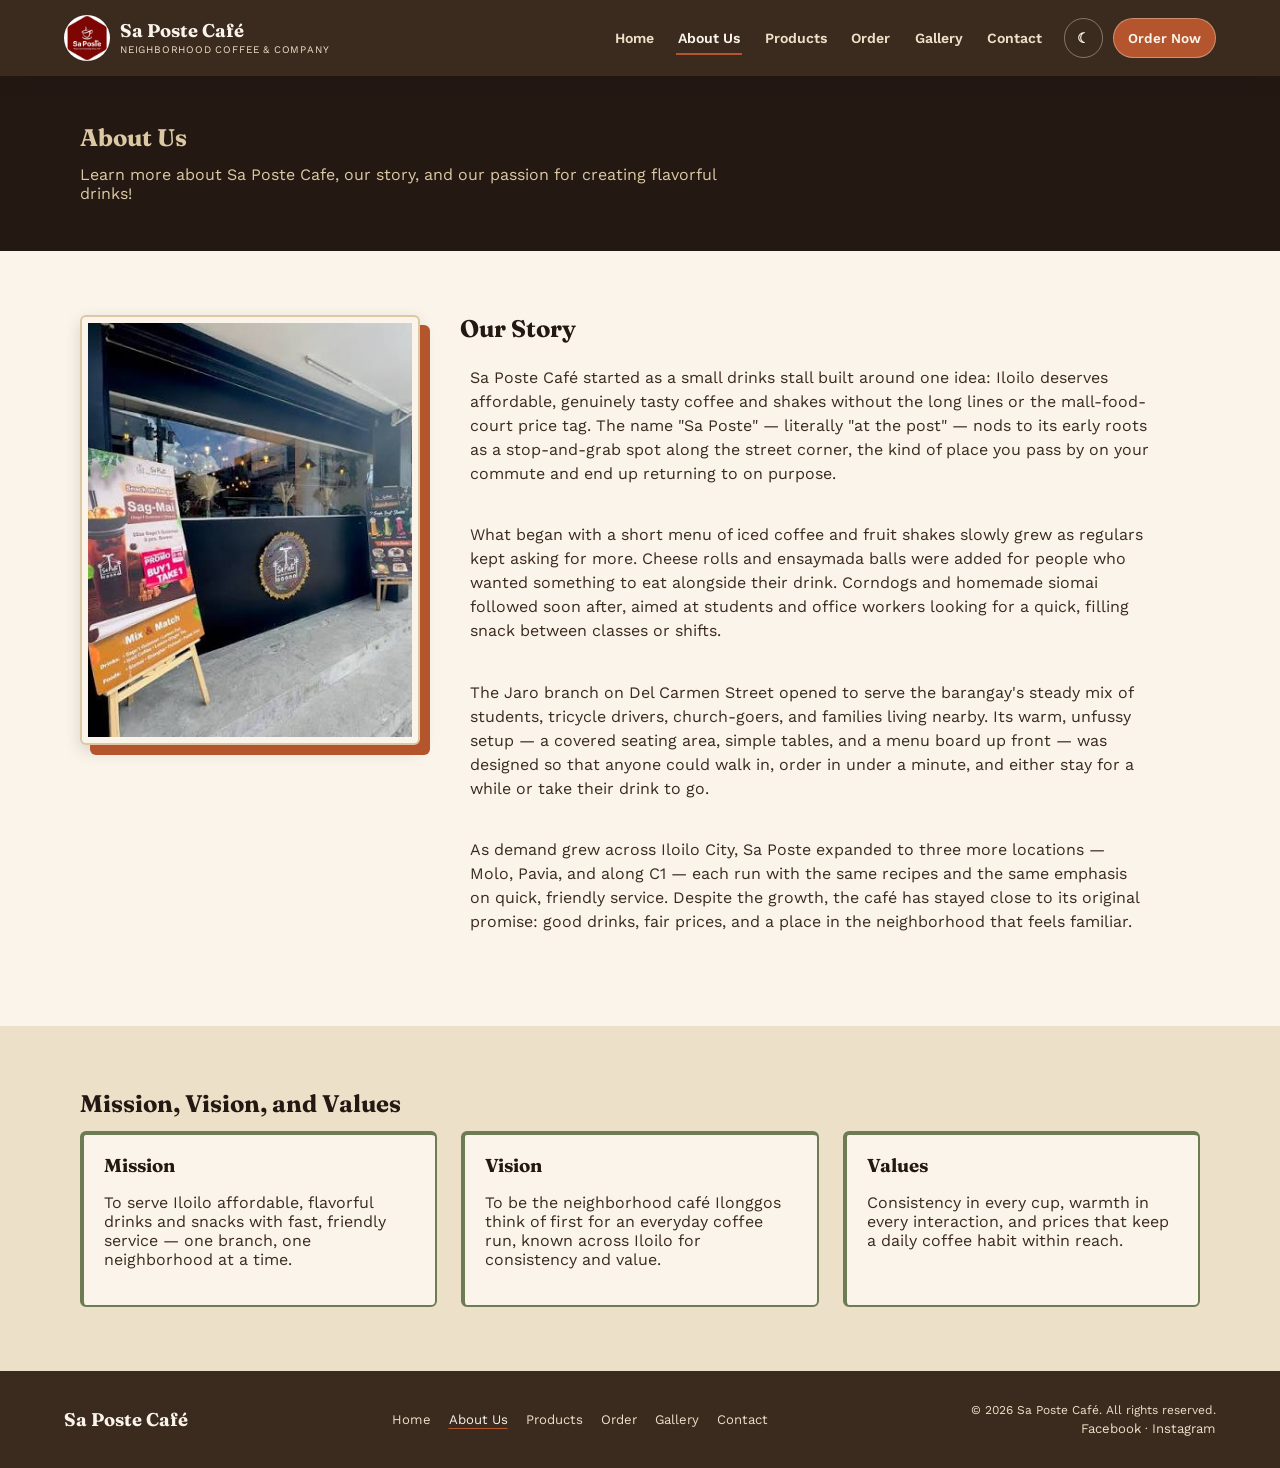
==== commit 9e16b94d: "implemented gome and shared site update, incomplete on the design, removed some duplicate headers" ====
--- a/about.html
+++ b/about.html
@@ -4,30 +4,39 @@
     <meta charset="UTF-8">
     <meta name="viewport" content="width=device-width, initial-scale=1.0">
     <title>Sa Poste Cafe | About Us</title>
+    <link rel="preconnect" href="https://fonts.googleapis.com">
+    <link rel="preconnect" href="https://fonts.gstatic.com" crossorigin>
+    <link href="https://fonts.googleapis.com/css2?family=Fraunces:opsz,wght@9..144,400;9..144,700;9..144,900&family=Work+Sans:wght@400;500;600;700&display=swap" rel="stylesheet">
     <link rel="stylesheet" href="./CSS/style.css">
+    <link rel="stylesheet" href="./CSS/navigation.css">
+    <script src="./js/script.js" defer></script>
 </head>
-    <body>
-        <header class="header">
-            <div class="header-container">
-                <a class="saposte-logo leftSide" href="index.html">
-                    <img src="./Images/SaPosteCafeLogo.jpg" alt="Sa Poste Cafe Logo">
-                    <span class="saposte-logo-text">Sa Poste Cafe</span>
-                </a>
-
-                <div class="rightSide">
-                    <nav class="navbar">
-                        <ul>
-                            <li><a href="index.html">Home</a></li>
-                            <li><a class="active" href="about.html">About Us</a></li>
-                            <li><a href="products.html">Products</a></li>
-                            <li><a href="gallery.html">Gallery</a></li>
-                            <li><a href="contact.html">Contacts</a></li>
-                        </ul>
-                    </nav>
-                    <button class="schemeToggle" onclick="toggleSchemeMode()"></button>
-                </div>
+<body>
+    <header class="site-header">
+        <div class="site-header-inner">
+            <a class="site-brand" href="index.html">
+                <img src="./Images/SaPosteCafeLogo.jpg" alt="">
+                <span class="site-brand-copy"><strong>Sa Poste Café</strong><small>Neighborhood Coffee &amp; Company</small></span>
+            </a>
+            <button class="site-menu-toggle" type="button" aria-expanded="false" aria-controls="site-navigation" aria-label="Open navigation menu">
+                <span class="site-menu-label">Menu</span><span aria-hidden="true">☰</span>
+            </button>
+            <nav class="site-nav" id="site-navigation" aria-label="Main navigation">
+                <ul class="site-nav-list">
+                    <li><a href="index.html">Home</a></li>
+                    <li><a href="about.html" aria-current="page">About Us</a></li>
+                    <li><a href="products.html">Products</a></li>
+                    <li><a href="order.html">Order</a></li>
+                    <li><a href="gallery.html">Gallery</a></li>
+                    <li><a href="contact.html">Contact</a></li>
+                </ul>
+            </nav>
+            <div class="site-header-actions">
+                <button class="site-theme-toggle" type="button" aria-label="Switch to dark theme" aria-pressed="false"><span aria-hidden="true">☾</span></button>
+                <a href="order.html">Order Now</a>
             </div>
-        </header>
+        </div>
+    </header>
 
         <main>
             <section class="page-banner">
@@ -74,11 +83,22 @@
         </main>
 
 
-        <footer class="footer">
-            <div class="wrap footer-container">
-                <p>2026 Sa Poste Cafe. All rights reserved.</p>
+        <footer class="site-footer">
+            <div class="site-footer-inner">
+                <a class="site-footer-brand" href="index.html">Sa Poste Café</a>
+                <nav aria-label="Footer navigation">
+                    <a href="index.html">Home</a>
+                    <a href="about.html" aria-current="page">About Us</a>
+                    <a href="products.html">Products</a>
+                    <a href="order.html">Order</a>
+                    <a href="gallery.html">Gallery</a>
+                    <a href="contact.html">Contact</a>
+                </nav>
+                <div class="site-footer-meta">
+                    <p>© 2026 Sa Poste Café. All rights reserved.</p>
+                    <p><a href="https://www.facebook.com/SaPostengapangabuhi/">Facebook</a> · <a href="https://www.instagram.com/saposte.iloilo">Instagram</a></p>
+                </div>
             </div>
         </footer>
-        <script src="./Script/script.js"></script>
     </body>
 </html>
--- a/CSS/style.css
+++ b/CSS/style.css
@@ -9,10 +9,6 @@
   --terracotta-dark: #93401F;
   --sage:         #6E7C55;
 
-  --black: #000;
-  --gray: #2a2a2a;
-  --white: #fff;
-
   --twilight-indigo: #23395B;
   --shadow-gray: #161925;
   --blue-background: #355791;
@@ -158,25 +154,6 @@
     border-bottom-color: var(--terracotta);
 }
 
-.header-container .rightSide{
-    display:flex;
-    align-items: center;
-    gap: 30px;
-}
-
-.schemeToggle{
-    font-size: 1.25rem;
-    width:55px;
-    padding:1px;
-    border-radius:10px;
-    border:2px solid var(--gray);
-    background-color: var(--white);
-    text-align:left;
-    &::after{
-        content: "☀️";
-    }
-}
-
 
 
 /*-----------Footer---------------*/
@@ -198,19 +175,21 @@
 .main-banner {
     position: relative;
     overflow: hidden;
-    aspect-ratio: 960 / 251.5;
+    min-height: clamp(380px, 48vw, 560px);
     background: var(--coffee-dark);
     color: var(--cream);
     display: flex;
     align-items: center;
     text-align: left;
+    isolation: isolate;
 }
 
 .main-banner::after {
     content: "";
     position: absolute;
     inset: 0;
-    background: rgba(36, 24, 19, 0.45);
+    background: linear-gradient(90deg, rgba(36, 24, 19, 0.82), rgba(36, 24, 19, 0.2));
+    z-index: -1;
 }
 
 .main-banner-image {
@@ -218,12 +197,84 @@
     top: 0;
     left: 0;
     width: 100%;
-    height: auto;
-}
-
-.main-banner .wrap {
+    height: 100%;
+    object-fit: cover;
+    object-position: center;
+    z-index: -2;
+}
+
+.main-banner .home-hero-content {
     position: relative;
     z-index: 1;
+    width: min(100%, 1120px);
+    margin: 0 auto;
+    padding: 68px 24px;
+}
+
+.home-hero-content .hero-eyebrow {
+    margin: 0 0 14px;
+    color: var(--tan-line);
+    font-size: 0.8rem;
+    font-weight: 700;
+    letter-spacing: 0.16em;
+    text-transform: uppercase;
+}
+
+.home-hero-content h1 {
+    max-width: 720px;
+    margin: 0 0 16px;
+    color: var(--cream);
+    font-size: clamp(2.5rem, 6vw, 5rem);
+    line-height: 1.04;
+}
+
+.home-hero-content > p:not(.hero-eyebrow) {
+    max-width: 570px;
+    margin: 0;
+    color: var(--cream);
+    font-size: clamp(1rem, 1.7vw, 1.2rem);
+    line-height: 1.65;
+}
+
+.home-hero-actions {
+    display: flex;
+    flex-wrap: wrap;
+    gap: 12px;
+    margin-top: 28px;
+}
+
+.home-hero-actions .button {
+    min-width: 142px;
+    box-sizing: border-box;
+    text-align: center;
+}
+
+.home-hero-actions .menu-button {
+    background: var(--site-header-accent, var(--terracotta));
+    color: var(--coffee-dark);
+}
+
+.home-hero-actions .contact-button {
+    border-color: var(--cream);
+    color: var(--cream);
+}
+
+.home-hero-actions .button:hover {
+    filter: brightness(1.08);
+}
+
+body.dark .home-hero-content h1,
+body.dark .home-hero-content > p:not(.hero-eyebrow) {
+    color: #FAF3E5;
+}
+
+body.dark .home-hero-actions .menu-button {
+    color: #241813;
+}
+
+body.dark .home-hero-actions .contact-button {
+    border-color: #FAF3E5;
+    color: #FAF3E5;
 }
 
 .page-banner {
@@ -540,9 +591,9 @@
 .sidebar-wrapper {
     background: var(--tan);
     width: 300px;
-    height: 100vh;
+    height: calc(100vh - 76px);
     left: 0;
-    top: 0;
+    top: 76px;
     position: fixed;
     box-sizing: border-box;
     overflow-x: hidden;
@@ -607,7 +658,7 @@
 .sidebar-toggle {
     cursor: pointer;
     position: fixed;
-    top: 18px;
+    top: 90px;
     left: 295px;
     width: 58px;
     height: 52px;
@@ -640,6 +691,75 @@
     left: 0;
 }
 
+@media (max-width: 860px) {
+    .section2-grid {
+        grid-template-columns: 1fr;
+    }
+
+    .short-intro-grid,
+    .contact-home {
+        grid-column: 1;
+    }
+
+    .short-intro {
+        flex-direction: column;
+    }
+
+    .intro-pics {
+        display: grid;
+        grid-template-columns: repeat(2, minmax(0, 1fr));
+        gap: 12px;
+        width: 100%;
+    }
+
+    .intro-pics img {
+        box-sizing: border-box;
+        width: 100%;
+        height: clamp(150px, 30vw, 260px);
+        object-fit: cover;
+    }
+
+    .contact-info-layout {
+        justify-self: stretch;
+    }
+}
+
+@media (max-width: 560px) {
+    .main-banner {
+        min-height: 430px;
+    }
+
+    .main-banner .home-hero-content {
+        padding: 48px 20px;
+    }
+
+    .home-hero-content h1 {
+        font-size: clamp(2.4rem, 12vw, 3.4rem);
+    }
+
+    .home-hero-actions {
+        align-items: stretch;
+        flex-direction: column;
+        max-width: 250px;
+    }
+
+    .intro-pics {
+        grid-template-columns: 1fr;
+    }
+
+    .intro-pics img {
+        height: 220px;
+    }
+
+    .footer-container {
+        grid-template-columns: 1fr;
+    }
+
+    .form-buttons {
+        flex-wrap: wrap;
+    }
+}
+
 /*-----------Gallery Page---------------*/
 
 .gallery-section {
@@ -869,57 +989,3 @@
     font-weight: 700;
     white-space: nowrap;
 }
-
-/*-----------Dark Mode---------------*/
-
-body.darkMode{
-    background-color: var(--gray);
-    color: var(--white);
-
-    & .schemeToggle{
-        background-color: var(--gray);
-        border-color: var(--black);
-        text-align:right;
-        &::after{
-            content: "🌙";
-        }
-    }
-
-    & .section-dimensions-tan, .section-dimensions-tan p, .price-table tr:nth-child(even) td{
-        background-color: var(--black);
-    }
-
-    & .menu-card, 
-    aside, aside > .socials, 
-    .sidebar-toggle, 
-    .about-design2 > p, 
-    .about-mvv, .about-mvv > p,
-    .gallery-box,
-    .contacts-form,
-    .contacts-form input,
-    .contacts-form select,
-    .contacts-form textarea{
-        background-color: var(--gray);
-    }
-
-    & .gallery-section{
-        background: linear-gradient(to bottom, var(--gray) 0 260px, var(--black) 260px 100%);
-    }
-
-    & .menu-card-price, .price-table td:last-child, .input-context{
-        color: var(--tan);
-    }
-
-    & dd, dt, h3, 
-    .gallery-box > p,
-    .contacts-form input,
-    .contacts-form select,
-    .contacts-form textarea,
-    .reset-button{
-        color: var(--cream);
-    }
-
-    & .menu-card-desc, h2, .sidebar-toggle{
-        color: var(--white);
-    }
-}
--- a/CSS/navigation.css
+++ b/CSS/navigation.css
@@ -0,0 +1,332 @@
+:root {
+    --site-header-bg: #3B2A1E;
+    --site-header-text: #FAF4EA;
+    --site-header-muted: #EDE0C8;
+    --site-header-accent: #B5552E;
+    --site-header-focus: #F2B84B;
+    --site-font-body: var(--font-body, "Work Sans", Arial, sans-serif);
+}
+
+body.dark {
+    --site-header-bg: #1B1612;
+    --site-header-text: #FAF3E5;
+    --site-header-muted: #BBA99A;
+    --site-header-accent: #F5A38C;
+    --site-header-focus: #F2B84B;
+    --cream: #1B1612;
+    --tan: #2C221D;
+    --tan-line: #4A3A31;
+    --coffee: #FAF3E5;
+    --coffee-dark: #FAF3E5;
+    --terracotta: #F5A38C;
+    --terracotta-dark: #F5A38C;
+    --sage: #A9B893;
+    background: #1B1612;
+    color: #FAF3E5;
+}
+
+.site-header {
+    position: sticky;
+    top: 0;
+    z-index: 40;
+    color: var(--site-header-text);
+    background: var(--site-header-bg);
+    box-shadow: 0 4px 16px rgba(36, 24, 19, 0.16);
+}
+
+.site-header-inner {
+    box-sizing: border-box;
+    width: min(100%, 1200px);
+    min-height: 76px;
+    margin: 0 auto;
+    padding: 10px 24px;
+    display: flex;
+    align-items: center;
+    justify-content: space-between;
+    gap: 20px;
+    font-family: var(--site-font-body);
+}
+
+.site-brand {
+    display: inline-flex;
+    flex: 0 0 auto;
+    align-items: center;
+    gap: 10px;
+    color: var(--site-header-text);
+    text-decoration: none;
+}
+
+.site-brand img {
+    display: block;
+    width: 46px;
+    height: 46px;
+    border-radius: 50%;
+    object-fit: cover;
+}
+
+.site-brand-copy {
+    display: grid;
+    gap: 2px;
+}
+
+.site-brand-copy strong {
+    font-family: var(--font-display, Fraunces, Georgia, serif);
+    font-size: 1.15rem;
+    line-height: 1.1;
+}
+
+.site-brand-copy small {
+    color: var(--site-header-muted);
+    font-size: 0.63rem;
+    letter-spacing: 0.08em;
+    text-transform: uppercase;
+}
+
+.site-nav {
+    margin-left: auto;
+}
+
+.site-nav-list {
+    display: flex;
+    align-items: center;
+    gap: clamp(10px, 1.6vw, 22px);
+    margin: 0;
+    padding: 0;
+    list-style: none;
+}
+
+.site-nav a {
+    display: inline-block;
+    padding: 9px 2px 7px;
+    border-bottom: 2px solid transparent;
+    color: var(--site-header-muted);
+    font-size: 0.88rem;
+    font-weight: 600;
+    text-decoration: none;
+    transition: color 160ms ease, border-color 160ms ease;
+}
+
+.site-nav a:hover,
+.site-nav a[aria-current="page"] {
+    border-bottom-color: var(--site-header-accent);
+    color: var(--site-header-text);
+}
+
+.site-header-actions {
+    display: flex;
+    flex: 0 0 auto;
+    align-items: center;
+    gap: 10px;
+}
+
+.site-header-actions a,
+.site-theme-toggle,
+.site-menu-toggle {
+    min-height: 40px;
+    box-sizing: border-box;
+    display: inline-flex;
+    align-items: center;
+    justify-content: center;
+    border: 1px solid rgba(237, 224, 200, 0.42);
+    border-radius: 999px;
+    color: var(--site-header-text);
+    font: 600 0.85rem var(--site-font-body);
+    text-decoration: none;
+}
+
+.site-header-actions a {
+    padding: 0 14px;
+    background: var(--site-header-accent);
+}
+
+.site-theme-toggle,
+.site-menu-toggle {
+    padding: 0 12px;
+    background: transparent;
+    cursor: pointer;
+}
+
+.site-menu-toggle {
+    display: none;
+    gap: 8px;
+}
+
+.site-header a:focus-visible,
+.site-header button:focus-visible {
+    outline: 3px solid var(--site-header-focus);
+    outline-offset: 3px;
+}
+
+.site-footer {
+    color: var(--site-header-muted);
+    background: var(--site-header-bg);
+    font-family: var(--site-font-body);
+}
+
+.site-footer-inner {
+    box-sizing: border-box;
+    width: min(100%, 1200px);
+    margin: 0 auto;
+    padding: 28px 24px;
+    display: grid;
+    grid-template-columns: auto 1fr auto;
+    align-items: center;
+    gap: 20px;
+}
+
+.site-footer-brand {
+    color: var(--site-header-text);
+    font-family: var(--font-display, Fraunces, Georgia, serif);
+    font-size: 1.15rem;
+    font-weight: 700;
+    text-decoration: none;
+}
+
+.site-footer nav {
+    display: flex;
+    justify-content: center;
+    flex-wrap: wrap;
+    gap: 8px 18px;
+}
+
+.site-footer nav a,
+.site-footer-meta a {
+    color: var(--site-header-muted);
+    font-size: 0.82rem;
+    text-decoration: none;
+}
+
+.site-footer nav a:hover,
+.site-footer nav a[aria-current="page"],
+.site-footer-meta a:hover {
+    color: var(--site-header-text);
+    text-decoration: underline;
+    text-decoration-color: var(--site-header-accent);
+    text-underline-offset: 4px;
+}
+
+.site-footer-meta {
+    text-align: right;
+    font-size: 0.75rem;
+}
+
+.site-footer-meta p {
+    margin: 4px 0;
+}
+
+.site-footer a:focus-visible {
+    outline: 3px solid var(--site-header-focus);
+    outline-offset: 3px;
+}
+
+@media (max-width: 1050px) {
+    .site-header-inner {
+        flex-wrap: wrap;
+        gap: 10px 16px;
+    }
+
+    .site-nav {
+        order: 3;
+        width: 100%;
+        margin: 0;
+    }
+
+    .site-nav-list {
+        justify-content: center;
+    }
+}
+
+@media (max-width: 720px) {
+    .site-header-inner {
+        display: grid;
+        grid-template-columns: minmax(0, 1fr) auto;
+        gap: 10px;
+        padding: 10px 16px;
+    }
+
+    .site-brand img {
+        width: 42px;
+        height: 42px;
+    }
+
+    .site-brand-copy strong {
+        font-size: 1rem;
+    }
+
+    .site-brand-copy small {
+        font-size: 0.55rem;
+    }
+
+    html.js .site-menu-toggle {
+        grid-column: 2;
+        grid-row: 1;
+        display: inline-flex;
+    }
+
+    .site-header-actions {
+        grid-column: 1 / -1;
+        grid-row: 2;
+        justify-content: flex-end;
+    }
+
+    .site-nav {
+        grid-column: 1 / -1;
+        grid-row: 3;
+        order: initial;
+        width: auto;
+        padding: 4px 0 6px;
+    }
+
+    html.js .site-nav {
+        display: none;
+    }
+
+    html.js .site-nav.is-open {
+        display: block;
+    }
+
+    .site-nav-list {
+        display: grid;
+        grid-template-columns: repeat(2, minmax(0, 1fr));
+        gap: 4px 12px;
+    }
+
+    .site-nav a {
+        display: block;
+        padding: 10px 8px;
+    }
+
+    .site-footer-inner {
+        grid-template-columns: 1fr;
+        justify-items: center;
+        gap: 14px;
+        padding: 24px 16px;
+    }
+
+    .site-footer nav {
+        gap: 10px 16px;
+    }
+
+    .site-footer-meta {
+        text-align: center;
+    }
+}
+
+@media (max-width: 380px) {
+    .site-brand-copy small {
+        display: none;
+    }
+
+    .site-header-actions a,
+    .site-theme-toggle,
+    .site-menu-toggle {
+        min-height: 36px;
+        font-size: 0.8rem;
+    }
+}
+
+@media (prefers-reduced-motion: reduce) {
+    .site-nav a {
+        transition: none;
+    }
+}
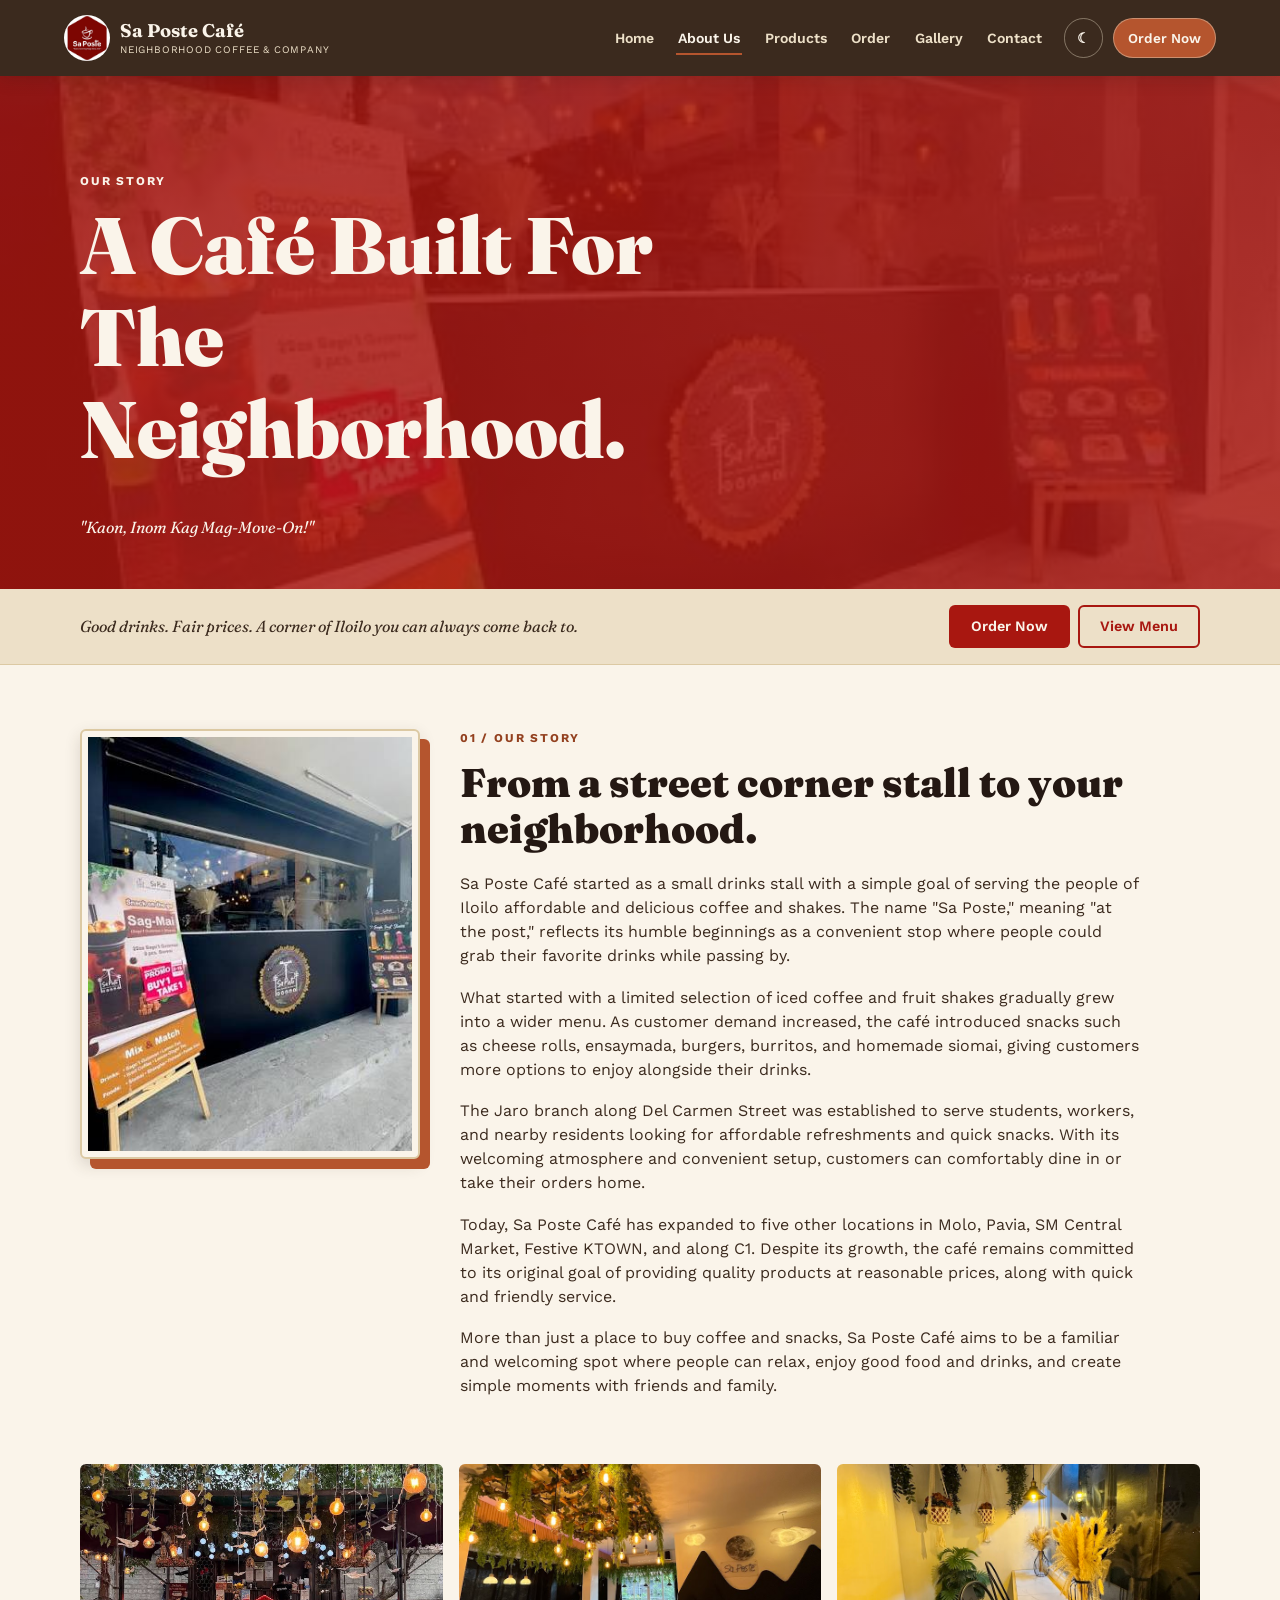
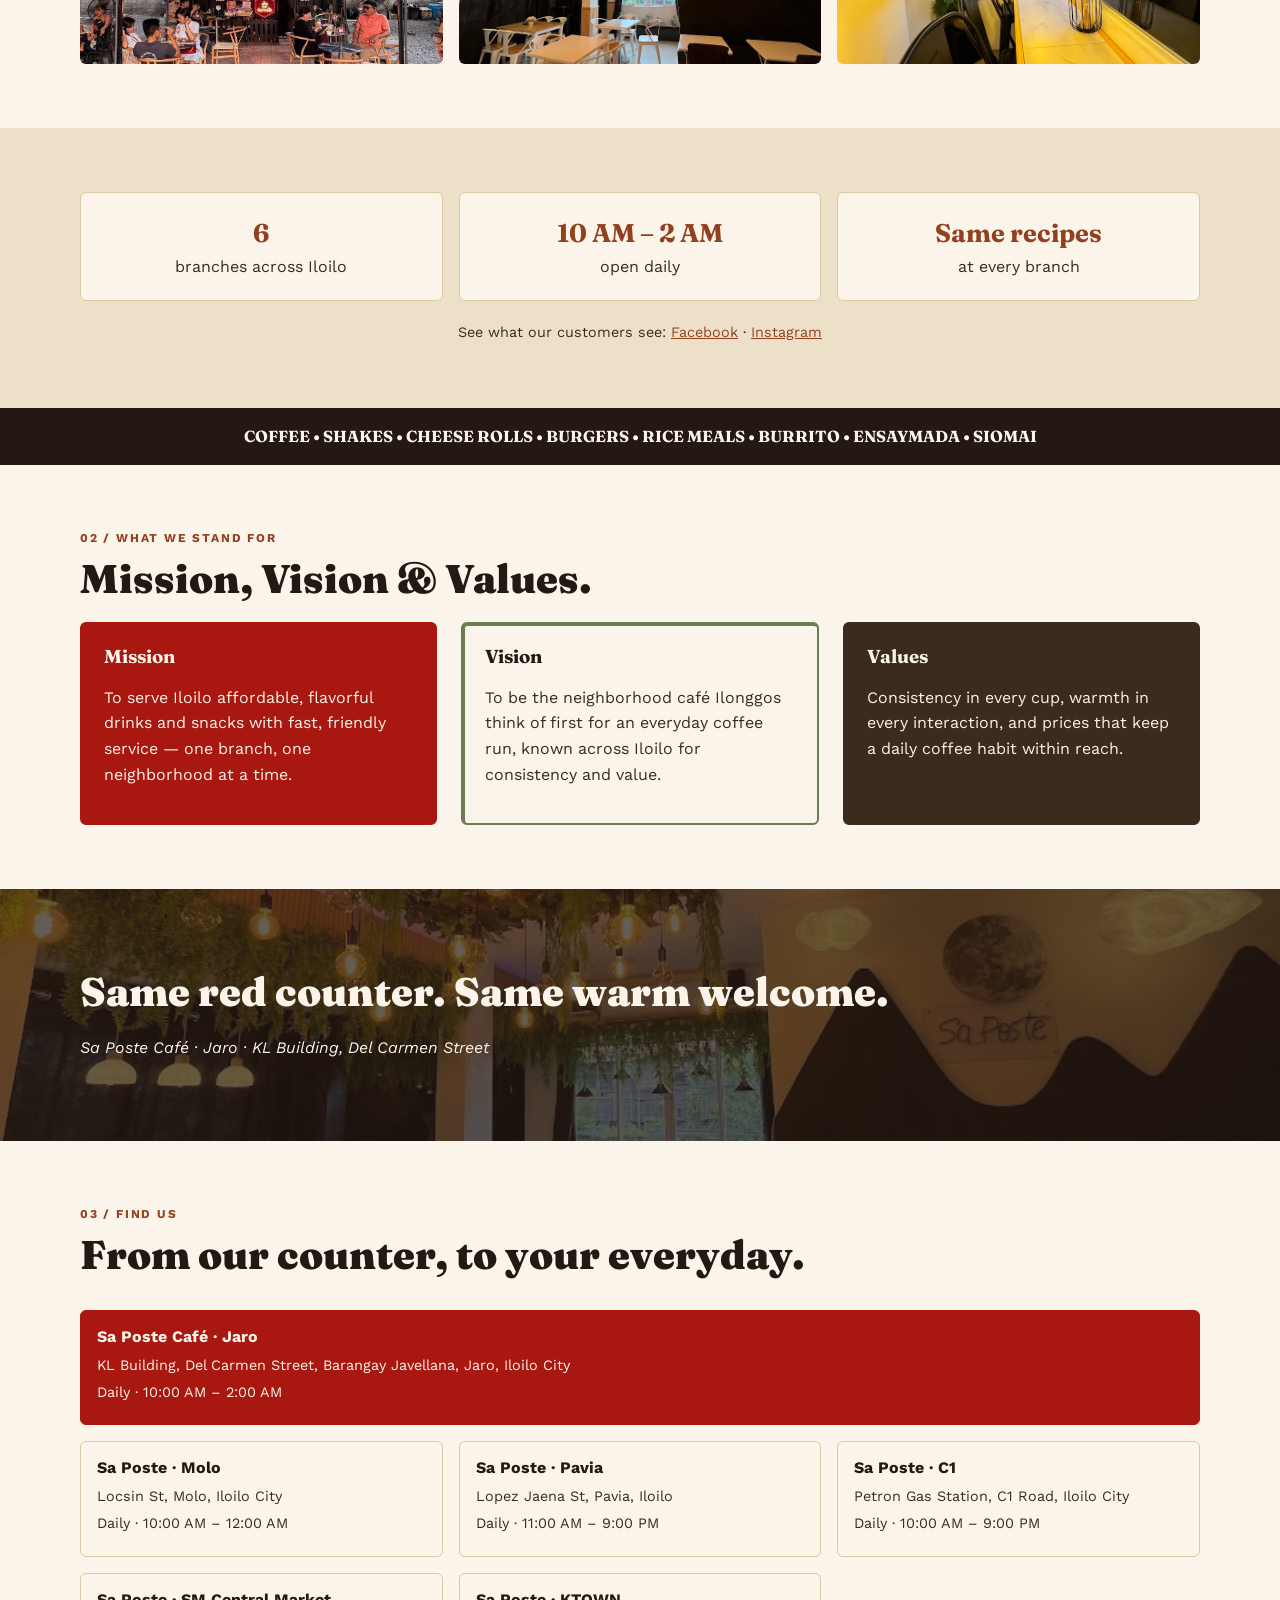
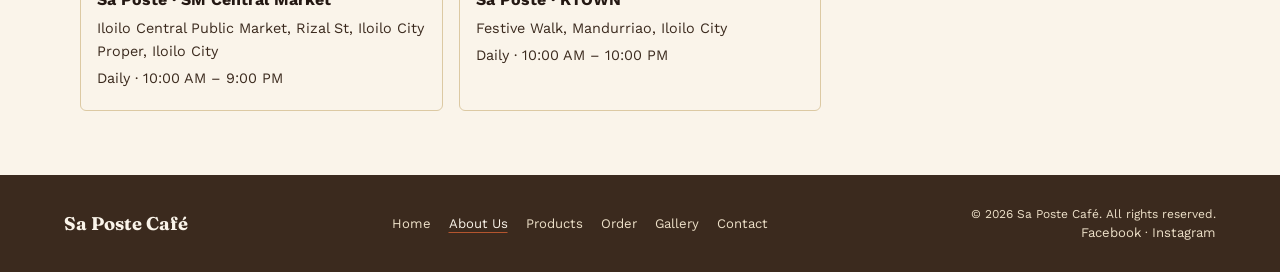
==== commit 127677ce: "Update about gallery and contact pages" ====
--- a/about.html
+++ b/about.html
@@ -9,9 +9,10 @@
     <link href="https://fonts.googleapis.com/css2?family=Fraunces:opsz,wght@9..144,400;9..144,700;9..144,900&family=Work+Sans:wght@400;500;600;700&display=swap" rel="stylesheet">
     <link rel="stylesheet" href="./CSS/style.css">
     <link rel="stylesheet" href="./CSS/navigation.css">
+    <link rel="stylesheet" href="./CSS/about-gallery.css">
     <script src="./js/script.js" defer></script>
 </head>
-<body>
+<body class="about-page">
     <header class="site-header">
         <div class="site-header-inner">
             <a class="site-brand" href="index.html">
@@ -39,29 +40,64 @@
     </header>
 
         <main>
-            <section class="page-banner">
+            <section class="about-hero">
                 <div class="wrap">
-                    <h1>About Us</h1>
-                    <p>Learn more about Sa Poste Cafe, our story, and our passion for creating flavorful drinks!</p>
+                    <p class="eyebrow">Our Story</p>
+                    <h1>A Café Built For The Neighborhood.</h1>
+                    <p class="slogan">"Kaon, Inom Kag Mag-Move-On!"</p>
+                </div>
+            </section>
+
+            <section class="about-tagline">
+                <div class="wrap about-tagline-inner">
+                    <p>Good drinks. Fair prices. A corner of Iloilo you can always come back to.</p>
+                    <div>
+                        <a class="button button-red" href="order.html">Order Now</a>
+                        <a class="button button-outline" href="products.html">View Menu</a>
+                    </div>
                 </div>
             </section>
 
             <section class="section-dimensions">
                 <div class="wrap about-design1">
-                    <img src="./Images/SaPosteFrontPic.jpeg" alt="Story Pic">
+                    <img src="./Images/SaPosteFrontPic.jpeg" alt="Sa Poste Cafe storefront">
                     <div class="about-design2">
-                        <h2>Our Story</h2>
-                        <p>Sa Poste Café started as a small drinks stall built around one idea: Iloilo deserves affordable, genuinely tasty coffee and shakes without the long lines or the mall-food-court price tag. The name "Sa Poste" — literally "at the post" — nods to its early roots as a stop-and-grab spot along the street corner, the kind of place you pass by on your commute and end up returning to on purpose.</p>
-                        <p>What began with a short menu of iced coffee and fruit shakes slowly grew as regulars kept asking for more. Cheese rolls and ensaymada balls were added for people who wanted something to eat alongside their drink. Corndogs and homemade siomai followed soon after, aimed at students and office workers looking for a quick, filling snack between classes or shifts.</p>
-                        <p>The Jaro branch on Del Carmen Street opened to serve the barangay's steady mix of students, tricycle drivers, church-goers, and families living nearby. Its warm, unfussy setup — a covered seating area, simple tables, and a menu board up front — was designed so that anyone could walk in, order in under a minute, and either stay for a while or take their drink to go.</p>
-                        <p>As demand grew across Iloilo City, Sa Poste expanded to three more locations — Molo, Pavia, and along C1 — each run with the same recipes and the same emphasis on quick, friendly service. Despite the growth, the café has stayed close to its original promise: good drinks, fair prices, and a place in the neighborhood that feels familiar.</p>
+                        <p class="eyebrow">01 / Our Story</p>
+                        <h2>From a street corner stall to your neighborhood.</h2>
+                        <p>Sa Poste Café started as a small drinks stall with a simple goal of serving the people of Iloilo affordable and delicious coffee and shakes. The name "Sa Poste," meaning "at the post," reflects its humble beginnings as a convenient stop where people could grab their favorite drinks while passing by.</p>
+                        <p>What started with a limited selection of iced coffee and fruit shakes gradually grew into a wider menu. As customer demand increased, the café introduced snacks such as cheese rolls, ensaymada, burgers, burritos, and homemade siomai, giving customers more options to enjoy alongside their drinks.</p>
+                        <p>The Jaro branch along Del Carmen Street was established to serve students, workers, and nearby residents looking for affordable refreshments and quick snacks. With its welcoming atmosphere and convenient setup, customers can comfortably dine in or take their orders home.</p>
+                        <p>Today, Sa Poste Café has expanded to five other locations in Molo, Pavia, SM Central Market, Festive KTOWN, and along C1. Despite its growth, the café remains committed to its original goal of providing quality products at reasonable prices, along with quick and friendly service.</p>
+                        <p>More than just a place to buy coffee and snacks, Sa Poste Café aims to be a familiar and welcoming spot where people can relax, enjoy good food and drinks, and create simple moments with friends and family.</p>
                     </div>
+                </div>
+
+                <div class="wrap about-photos">
+                    <img src="./Images/gallery-outdoor.png" alt="Outdoor café seating beneath hanging lights" width="360" height="200" loading="lazy">
+                    <img src="./Images/gallery2.jpeg" alt="Interior" width="360" height="200" loading="lazy">
+                    <img src="./Images/gallery4.jpeg" alt="Cozy corner seating" width="360" height="200" loading="lazy">
                 </div>
             </section>
 
             <section class="section-dimensions section-dimensions-tan">
                 <div class="wrap">
-                    <h2>Mission, Vision, and Values</h2>
+                    <div class="about-facts">
+                        <div class="fact"><strong>6</strong><span>branches across Iloilo</span></div>
+                        <div class="fact"><strong>10 AM – 2 AM</strong><span>open daily</span></div>
+                        <div class="fact"><strong>Same recipes</strong><span>at every branch</span></div>
+                    </div>
+                    <p class="facts-note">See what our customers see: <a href="https://www.facebook.com/SaPostengapangabuhi/">Facebook</a> · <a href="https://www.instagram.com/saposte.iloilo">Instagram</a></p>
+                </div>
+            </section>
+
+            <section class="strip">
+                <p>Coffee • Shakes • Cheese Rolls • Burgers • Rice Meals • Burrito • Ensaymada • Siomai</p>
+            </section>
+
+            <section class="section-dimensions">
+                <div class="wrap">
+                    <p class="eyebrow">02 / What We Stand For</p>
+                    <h2 class="about-heading">Mission, Vision &amp; Values.</h2>
                     <div class="about-grid">
                         <div class="about-mvv">
                             <h3>Mission</h3>
@@ -80,8 +116,57 @@
                     </div>
                 </div>
             </section>
+
+            <section class="photo-banner">
+                <div class="wrap">
+                    <h2>Same red counter. Same warm welcome.</h2>
+                    <p>Sa Poste Café · Jaro · KL Building, Del Carmen Street</p>
+                </div>
+            </section>
+
+            <section class="section-dimensions">
+                <div class="wrap">
+                    <p class="eyebrow">03 / Find Us</p>
+                    <h2 class="about-heading">From our counter, to your everyday.</h2>
+
+                    <div class="locations">
+                        <div class="location location-main">
+                            <h3>Sa Poste Café · Jaro</h3>
+                            <p>KL Building, Del Carmen Street, Barangay Javellana, Jaro, Iloilo City</p>
+                            <p>Daily · 10:00 AM – 2:00 AM</p>
+                        </div>
+
+                        <div class="location">
+                            <h3>Sa Poste · Molo</h3>
+                            <p>Locsin St, Molo, Iloilo City</p>
+                            <p>Daily · 10:00 AM – 12:00 AM</p>
+                        </div>
+
+                        <div class="location">
+                            <h3>Sa Poste · Pavia</h3>
+                            <p>Lopez Jaena St, Pavia, Iloilo</p>
+                            <p>Daily · 11:00 AM – 9:00 PM</p>
+                        </div>
+
+                        <div class="location">
+                            <h3>Sa Poste · C1</h3>
+                            <p>Petron Gas Station, C1 Road, Iloilo City</p>
+                            <p>Daily · 10:00 AM – 9:00 PM</p>
+                        </div>
+                        <div class="location">
+                            <h3>Sa Poste · SM Central Market</h3>
+                            <p>Iloilo Central Public Market, Rizal St, Iloilo City Proper, Iloilo City</p>
+                            <p>Daily · 10:00 AM – 9:00 PM</p>
+                        </div>
+                        <div class="location">
+                            <h3>Sa Poste · KTOWN</h3>
+                            <p>Festive Walk, Mandurriao, Iloilo City</p>
+                            <p>Daily · 10:00 AM – 10:00 PM</p>
+                        </div>
+                    </div>
+                </div>
+            </section>
         </main>
-
 
         <footer class="site-footer">
             <div class="site-footer-inner">
@@ -101,4 +186,4 @@
             </div>
         </footer>
     </body>
-</html>+</html>
--- a/CSS/style.css
+++ b/CSS/style.css
@@ -537,226 +537,885 @@
 
 /*----------------Home Page-----------------*/
 
-.short-intro {
-    align-items: start;
-    display: flex;
-}
-
-.short-intro p {
-    padding: 10px 0px;
-    background: var(--tan);
-    margin: 0 0 1.1em;
-    line-height: 1.5;
-    letter-spacing: 1.5px;
-}
-
-.intro-pics img {
-    width: 380px;
-    height: 320px;
-    border-radius: var(--radius);
-    flex-shrink: 0;
-    padding: 5px;
-}
-
-.fun-fact p {
-    font-family: var(--font-body);
-    line-height: 1.5;
-    letter-spacing: 1.5px;
-}
-
-.fun-fact h2 {
-    font-family: var(--font-display);
-    border-bottom: 5px solid var(--terracotta);
-}
-
-.section2-grid {
+.home-page .home-hero {
+    position: relative;
     display: grid;
-    grid-template-columns: 3fr 1fr;
-}
-
-.short-intro-grid {
-    grid-column: 1;
-}
-
-.contact-home {
-    grid-column: 2;
-}
-
-/*---------------Side Bar Home---------------*/
-.sidebar-layout {
-    position: relative;
-    z-index: 30;
-}
-
-.sidebar-wrapper {
-    background: var(--tan);
-    width: 300px;
-    height: calc(100vh - 76px);
-    left: 0;
-    top: 76px;
-    position: fixed;
-    box-sizing: border-box;
-    overflow-x: hidden;
-    overflow-y: auto;
-    transition: left 0.3s ease-in-out;
-    border: 5px solid var(--tan-line);
-    box-shadow: 4px 0 14px rgba(59, 42, 30, 0.16);
-}
-
-.sidebar-wrapper h2 {
-    position: relative;
-    margin: 0;
-    font-weight: 500;
-    font-size: 2rem;
-    font-family: var(--font-display);
-    padding: 20px 18px;
-    border-bottom: 2px solid var(--tan-line);
-}
-
-.sidebar-wrapper ul {
-    list-style: none;
-    margin: 0;
-    padding: 16px 18px;
-}
-
-.sidebar-wrapper ul + ul {
-    border-top: 2px solid var(--tan-line);
-    padding-top: 18px;
-}
-
-.sidebar-wrapper li + li {
-    margin-top: 9px;
-}
-
-.sidebar-wrapper a {
-    position: relative;
-    display: block;
-    color: var(--coffee);
-    font-weight: 600;
-    font-size: 1rem;
-    padding: 14px 40px 14px 16px;
-    border-radius: var(--radius);
-    border: 1px solid var(--tan-line);
-    background: rgba(250, 244, 234, 0.48);
-    text-decoration: none;
-    font-family: var(--font-body);
-    box-shadow: 0 2px 0 rgba(59, 42, 30, 0.06);
-}
-
-.sidebar-layout input {
-    position: fixed;
-    width: 1px;
-    height: 1px;
-    opacity: 0;
-    pointer-events: none;
-}
-
-.sidebar-wrapper h2 > label {
-    display: none;
-}
-
-.sidebar-toggle {
-    cursor: pointer;
-    position: fixed;
-    top: 90px;
-    left: 295px;
-    width: 58px;
-    height: 52px;
+    min-height: min(660px, calc(100svh - 76px));
+    overflow: hidden;
+    isolation: isolate;
+    color: #FAF4EA;
+    background: #8F1710;
+}
+
+.home-hero-background {
+    position: absolute;
+    z-index: -2;
+    inset: 0;
+    width: 100%;
+    height: 100%;
+    object-fit: cover;
+    object-position: center 42%;
+}
+
+.home-page .home-hero::before {
+    position: absolute;
+    z-index: -1;
+    inset: 0;
+    background:
+        linear-gradient(90deg, rgba(105, 13, 9, 0.94) 0%, rgba(139, 20, 13, 0.84) 48%, rgba(139, 20, 13, 0.45) 100%),
+        linear-gradient(0deg, rgba(36, 24, 19, 0.42), transparent 38%);
+    content: "";
+}
+
+.home-hero-inner {
     box-sizing: border-box;
     display: grid;
+    grid-template-columns: minmax(0, 1.08fr) minmax(320px, 0.92fr);
+    align-items: center;
+    gap: clamp(32px, 6vw, 80px);
+    width: min(100%, 1200px);
+    margin: 0 auto;
+    padding: 56px 32px 38px;
+}
+
+.home-hero-copy {
+    max-width: 610px;
+}
+
+.home-eyebrow {
+    margin: 0 0 12px;
+    color: #F1C9A6;
+    font-size: 0.72rem;
+    font-weight: 700;
+    letter-spacing: 0.17em;
+    text-transform: uppercase;
+}
+
+.home-hero-copy h1 {
+    margin: 0;
+    color: #FFF7EC;
+    font-size: clamp(3.2rem, 6.4vw, 5.7rem);
+    letter-spacing: -0.045em;
+    line-height: 0.96;
+}
+
+.home-hero-copy > p:not(.home-eyebrow) {
+    max-width: 440px;
+    margin: 20px 0 0;
+    color: #FFF0E5;
+    font-size: clamp(1rem, 1.6vw, 1.12rem);
+    line-height: 1.65;
+}
+
+.home-hero-actions,
+.home-story-links {
+    display: flex;
+    flex-wrap: wrap;
+    gap: 12px;
+    margin-top: 24px;
+}
+
+.home-button {
+    box-sizing: border-box;
+    min-height: 44px;
+    display: inline-flex;
+    align-items: center;
+    justify-content: center;
+    gap: 8px;
+    padding: 11px 20px;
+    border: 1px solid transparent;
+    border-radius: 999px;
+    font-family: var(--font-body);
+    font-size: 0.88rem;
+    font-weight: 700;
+    text-align: center;
+    text-decoration: none;
+    transition: background-color 160ms ease, color 160ms ease, transform 160ms ease;
+}
+
+.home-button:hover {
+    transform: translateY(-2px);
+}
+
+.home-button:focus-visible,
+.home-text-link:focus-visible,
+.home-page .home-pick-image:focus-visible {
+    outline: 3px solid #F2B84B;
+    outline-offset: 3px;
+}
+
+.home-button-primary {
+    color: #fffaf4;
+    background: #A81710;
+}
+
+.home-hero .home-button-primary {
+    color: #7D130E;
+    background: #FFF5E9;
+}
+
+.home-button-outline {
+    border-color: rgba(255, 247, 236, 0.78);
+    color: #FFF7EC;
+    background: rgba(58, 12, 9, 0.18);
+}
+
+.home-button-outline:hover {
+    color: #7D130E;
+    background: #FFF5E9;
+}
+
+.home-hero-facts {
+    display: flex;
+    flex-wrap: wrap;
+    gap: 28px;
+    margin-top: 38px;
+    padding-top: 17px;
+    border-top: 1px solid rgba(255, 241, 223, 0.38);
+}
+
+.home-hero-facts div {
+    display: grid;
+    gap: 4px;
+}
+
+.home-hero-facts span {
+    color: #F1C9A6;
+    font-size: 0.69rem;
+    letter-spacing: 0.12em;
+    text-transform: uppercase;
+}
+
+.home-hero-facts strong {
+    color: #FFF7EC;
+    font-size: 0.9rem;
+}
+
+.home-hero-showcase {
+    position: relative;
+    min-height: 420px;
+    display: grid;
     place-items: center;
+}
+
+.home-drink-card {
+    margin: 0;
+    overflow: hidden;
+    border: 5px solid #FFF8EE;
+    background: #FFF8EE;
+    box-shadow: 0 24px 60px rgba(28, 12, 9, 0.34);
+}
+
+.home-drink-main {
+    position: relative;
+    z-index: 2;
+    width: min(70%, 330px);
+    transform: rotate(3deg);
+}
+
+.home-drink-main > img {
+    display: block;
+    width: 100%;
+    aspect-ratio: 0.95;
+    object-fit: cover;
+}
+
+.home-drink-main figcaption {
+    display: flex;
+    align-items: center;
+    justify-content: space-between;
+    gap: 10px;
+    padding: 12px 14px;
+    color: #3B2A1E;
+    font-size: 0.8rem;
+    font-weight: 700;
+}
+
+.home-drink-main figcaption strong {
+    color: #A81710;
+    white-space: nowrap;
+}
+
+.home-drink-side {
+    position: absolute;
+    z-index: 1;
+    width: 124px;
+    height: 142px;
+}
+
+.home-drink-side img {
+    display: block;
+    width: 100%;
+    height: 100%;
+    object-fit: cover;
+}
+
+.home-drink-yogurt {
+    top: 28px;
+    right: 3%;
+    transform: rotate(9deg);
+}
+
+.home-drink-frappe {
+    bottom: 20px;
+    left: 1%;
+    transform: rotate(-8deg);
+}
+
+.home-showcase-sticker {
+    position: absolute;
+    z-index: 3;
+    right: 0;
+    bottom: 27px;
+    display: grid;
+    width: 86px;
+    height: 86px;
+    place-content: center;
+    border-radius: 50%;
+    color: #fff7ec;
+    background: #44613F;
+    font-family: var(--font-display);
+    font-size: 0.9rem;
+    line-height: 1.05;
+    text-align: center;
+    transform: rotate(8deg);
+}
+
+.home-picks {
+    padding: 76px 24px 84px;
+    color: var(--coffee);
+    background: var(--cream);
+}
+
+.home-section-inner {
+    width: min(100%, 1120px);
+    margin: 0 auto;
+}
+
+.home-section-heading {
+    display: flex;
+    align-items: end;
+    justify-content: space-between;
+    gap: 24px;
+    margin-bottom: 26px;
+}
+
+.home-eyebrow-red {
+    color: var(--terracotta-dark);
+}
+
+.home-section-heading h2 {
+    margin: 0;
+    color: var(--coffee-dark);
+    font-size: clamp(2rem, 4vw, 2.8rem);
+    letter-spacing: -0.03em;
+}
+
+.home-section-heading > div > p:last-child {
+    margin: 8px 0 0;
+    color: var(--coffee);
+    line-height: 1.55;
+}
+
+.home-text-link {
+    flex: 0 0 auto;
+    color: var(--terracotta-dark);
+    font-size: 0.86rem;
+    font-weight: 700;
+    text-decoration: none;
+}
+
+.home-text-link span {
+    margin-left: 5px;
+}
+
+.home-pick-grid {
+    display: grid;
+    grid-template-columns: repeat(3, minmax(0, 1fr));
+    gap: 18px;
+}
+
+.home-pick-card {
+    min-width: 0;
+    overflow: hidden;
+    border: 1px solid var(--tan-line);
+    border-radius: 12px;
+    background: var(--cream);
+    box-shadow: 0 8px 22px rgba(59, 42, 30, 0.08);
+}
+
+.home-pick-image {
+    display: block;
+    overflow: hidden;
+    background: var(--tan);
+}
+
+.home-pick-image img {
+    display: block;
+    width: 100%;
+    aspect-ratio: 1.5;
+    object-fit: cover;
+    transition: transform 220ms ease;
+}
+
+.home-pick-image:hover img {
+    transform: scale(1.035);
+}
+
+.home-pick-info {
+    padding: 17px 18px 20px;
+}
+
+.home-pick-category {
+    margin: 0 0 8px;
+    color: var(--terracotta-dark);
+    font-size: 0.64rem;
+    font-weight: 700;
+    letter-spacing: 0.14em;
+}
+
+.home-pick-title {
+    display: flex;
+    align-items: baseline;
+    justify-content: space-between;
+    gap: 12px;
+}
+
+.home-pick-title h3 {
+    margin: 0;
+    color: var(--coffee-dark);
+    font-family: var(--font-display);
+    font-size: 1.14rem;
+}
+
+.home-pick-title strong {
+    color: var(--terracotta-dark);
+    white-space: nowrap;
+}
+
+.home-pick-info > p:last-child {
+    margin: 9px 0 0;
+    color: var(--coffee);
+    font-size: 0.88rem;
+    line-height: 1.55;
+}
+
+.home-story {
+    padding: 70px 24px;
+    color: #FAF4EA;
+    background: #2A1B15;
+}
+
+.home-story-inner {
+    display: grid;
+    grid-template-columns: minmax(0, 1fr) minmax(0, 0.92fr);
+    align-items: center;
+    gap: clamp(32px, 6vw, 76px);
+    width: min(100%, 1120px);
+    margin: 0 auto;
+}
+
+.home-story-photo {
+    position: relative;
+    min-height: 400px;
+    overflow: hidden;
+    border-radius: 10px;
+    background: #3B2A1E;
+}
+
+.home-story-photo img {
+    position: absolute;
+    inset: 0;
+    width: 100%;
+    height: 100%;
+    object-fit: cover;
+}
+
+.home-story-photo span {
+    position: absolute;
+    right: 14px;
+    bottom: 14px;
+    padding: 8px 12px;
+    border-radius: 999px;
+    color: #3B2A1E;
+    background: #FFF5E9;
+    font-size: 0.73rem;
+    font-weight: 700;
+}
+
+.home-story-copy .home-eyebrow {
+    color: #DDAF8D;
+}
+
+.home-story-copy h2 {
+    max-width: 530px;
+    margin: 0;
+    color: #FFF5E9;
+    font-size: clamp(2.2rem, 4.4vw, 3.5rem);
+    letter-spacing: -0.035em;
+    line-height: 1.04;
+}
+
+.home-story-copy > p:not(.home-eyebrow) {
+    margin: 15px 0 0;
+    color: #E5D5C7;
+    line-height: 1.65;
+}
+
+.home-story-links {
+    margin-top: 18px;
+}
+
+.home-story-links .home-button-outline {
+    border-color: rgba(255, 247, 236, 0.5);
+}
+
+.home-contact-card {
+    display: grid;
+    grid-template-columns: 1fr 1fr;
+    gap: 8px 16px;
+    margin-top: 24px;
+    padding: 18px;
+    border: 1px solid rgba(237, 224, 200, 0.18);
+    border-radius: 10px;
+    background: #1F130F;
+}
+
+.home-contact-card h3 {
+    grid-column: 1 / -1;
+    margin: 0 0 3px;
+    color: #FFF5E9;
+    font-family: var(--font-display);
+    font-size: 1.1rem;
+}
+
+.home-contact-card p {
+    grid-column: 1 / -1;
+    margin: 0 0 4px;
+    color: #D5C1B1;
+    font-size: 0.84rem;
+    line-height: 1.5;
+}
+
+.home-contact-card a {
+    color: #F1C9A6;
+    font-size: 0.79rem;
+    font-weight: 600;
+    overflow-wrap: anywhere;
+    text-decoration: none;
+}
+
+.home-contact-card a:hover {
+    text-decoration: underline;
+}
+
+.home-visit {
+    position: relative;
+    min-height: 340px;
+    display: grid;
+    place-items: center;
+    overflow: hidden;
+    isolation: isolate;
+    padding: 48px 24px;
+    color: #FFF7EC;
+    text-align: center;
+}
+
+.home-visit > img {
+    position: absolute;
+    z-index: -2;
+    inset: 0;
+    width: 100%;
+    height: 100%;
+    object-fit: cover;
+    object-position: center 55%;
+}
+
+.home-visit::before {
+    position: absolute;
+    z-index: -1;
+    inset: 0;
+    background: linear-gradient(90deg, rgba(38, 21, 14, 0.78), rgba(38, 21, 14, 0.5));
+    content: "";
+}
+
+.home-visit-content {
+    max-width: 660px;
+}
+
+.home-visit .home-eyebrow {
+    color: #F1C9A6;
+}
+
+.home-visit h2 {
+    margin: 0;
+    color: #FFF7EC;
+    font-size: clamp(2.3rem, 5vw, 4rem);
+    line-height: 1;
+}
+
+.home-visit-content > p:not(.home-eyebrow) {
+    margin: 14px auto 0;
+    color: #F5E9DC;
+    line-height: 1.55;
+}
+
+.home-button-light {
+    margin-top: 20px;
+    color: #76120D;
+    background: #FFF5E9;
+}
+
+body.dark .home-pick-card {
+    border-color: #49352B;
+    background: #2A1D17;
+    box-shadow: 0 8px 22px rgba(0, 0, 0, 0.2);
+}
+
+body.dark .home-pick-info {
+    color: #F5E9DC;
+}
+
+body.dark .home-pick-title h3 {
+    color: #F7EBDD;
+}
+
+body.dark .home-pick-info > p:last-child {
+    color: #CBB7A7;
+}
+
+body.dark .home-story {
+    background: #1A100D;
+}
+
+body.dark .home-contact-card {
+    border-color: #49352B;
+    background: #241711;
+}
+
+body.dark .home-visit::before {
+    background: linear-gradient(90deg, rgba(20, 10, 8, 0.86), rgba(20, 10, 8, 0.68));
+}
+
+body.dark .home-button-light {
+    color: #F7EBDD;
+    background: #A81710;
+}
+
+body.dark .page-banner {
+    background: #8F1912;
+    color: #FAF3E5;
+}
+
+body.dark .page-banner h1 {
+    color: #FAF3E5;
+}
+
+body.dark .page-banner p {
+    color: #F3C1B5;
+}
+
+body.dark .footer {
+    background: #120D0B;
+}
+
+body.dark .price-table th {
+    color: #FAF3E5;
+    background: #2C221D;
+}
+
+body.dark .submit-button,
+body.dark .about-button,
+body.dark .gallery-button {
+    color: #FAF3E5;
+}
+
+body.dark .menu-card,
+body.dark .gallery-box,
+body.dark .about-mvv,
+body.dark .contact-info {
     background: var(--tan);
     color: var(--coffee);
-    font-size: 1.7rem;
-    line-height: 1;
-    border-radius: 0 var(--radius) var(--radius) 0;
-    border-top: 5px solid var(--tan-line);
-    border-right: 5px solid var(--tan-line);
-    border-bottom: 5px solid var(--tan-line);
-    border-left: 5px solid var(--tan);
-    box-shadow: 5px 3px 10px rgba(59, 42, 30, 0.12);
-    transition: left 0.3s ease-in-out, background-color 0.2s ease;
-}
-
-.sidebar-layout input:focus-visible ~ .sidebar-toggle {
-    outline: 3px solid var(--terracotta);
-    outline-offset: 3px;
-}
-
-.sidebar-layout input:checked ~ .sidebar-wrapper {
-    left: -300px;
-}
-
-.sidebar-layout input:checked ~ .sidebar-toggle {
-    left: 0;
-}
-
-@media (max-width: 860px) {
-    .section2-grid {
+}
+
+body.dark .about-grid .about-mvv:first-child {
+    border-color: #C64A3D;
+    background: #75150F;
+    color: #FAF3E5;
+}
+
+body.dark .about-grid .about-mvv:first-child h3 {
+    color: #FAF3E5;
+}
+
+body.dark textarea,
+body.dark input[type="text"],
+body.dark input[type="number"],
+body.dark input[type="tel"],
+body.dark input[type="email"],
+body.dark select,
+body.dark input[type="date"],
+body.dark input[type="time"],
+body.dark input[type="password"] {
+    border-color: var(--tan-line);
+    background: #2C221D;
+    color: #FAF3E5;
+}
+
+body.dark .file-field input[type="file"] {
+    border-color: var(--tan-line);
+    background: #2C221D;
+    color: #FAF3E5;
+}
+
+@media (max-width: 900px) {
+    .home-hero-inner {
+        grid-template-columns: minmax(0, 1.05fr) minmax(260px, 0.8fr);
+        gap: 24px;
+        padding-right: 24px;
+        padding-left: 24px;
+    }
+
+    .home-hero-showcase {
+        min-height: 350px;
+    }
+
+    .home-drink-side {
+        width: 96px;
+        height: 112px;
+    }
+
+    .home-pick-grid {
+        gap: 12px;
+    }
+
+    .home-pick-info {
+        padding: 14px;
+    }
+}
+
+@media (max-width: 680px) {
+    .home-page .home-hero {
+        min-height: auto;
+    }
+
+    .home-hero-background {
+        object-position: 55% center;
+    }
+
+    .home-page .home-hero::before {
+        background:
+            linear-gradient(90deg, rgba(105, 13, 9, 0.9), rgba(139, 20, 13, 0.68)),
+            linear-gradient(0deg, rgba(36, 24, 19, 0.54), transparent 60%);
+    }
+
+    .home-hero-inner {
         grid-template-columns: 1fr;
-    }
-
-    .short-intro-grid,
-    .contact-home {
+        gap: 12px;
+        padding: 42px 20px 24px;
+    }
+
+    .home-hero-copy h1 {
+        font-size: clamp(2.9rem, 12vw, 4.2rem);
+    }
+
+    .home-hero-copy > p:not(.home-eyebrow) {
+        max-width: 38ch;
+        margin-top: 14px;
+    }
+
+    .home-hero-actions {
+        gap: 9px;
+        margin-top: 18px;
+    }
+
+    .home-button {
+        min-height: 42px;
+        padding: 10px 16px;
+    }
+
+    .home-hero-facts {
+        gap: 18px;
+        margin-top: 22px;
+        padding-top: 13px;
+    }
+
+    .home-hero-showcase {
+        min-height: 228px;
+        margin-top: 2px;
+    }
+
+    .home-drink-main {
+        width: min(58%, 235px);
+    }
+
+    .home-drink-main > img {
+        aspect-ratio: 1.35;
+    }
+
+    .home-drink-main figcaption {
+        padding: 9px 10px;
+        font-size: 0.7rem;
+    }
+
+    .home-drink-side {
+        width: 76px;
+        height: 88px;
+    }
+
+    .home-drink-yogurt {
+        top: 18px;
+        right: 8%;
+    }
+
+    .home-drink-frappe {
+        bottom: 8px;
+        left: 7%;
+    }
+
+    .home-showcase-sticker {
+        right: 8%;
+        bottom: 7px;
+        width: 68px;
+        height: 68px;
+        font-size: 0.75rem;
+    }
+
+    .home-picks {
+        padding: 50px 18px;
+    }
+
+    .home-section-heading {
+        align-items: start;
+        flex-direction: column;
+        gap: 12px;
+        margin-bottom: 18px;
+    }
+
+    .home-pick-grid {
+        grid-template-columns: 1fr;
+        gap: 12px;
+    }
+
+    .home-pick-card {
+        display: grid;
+        grid-template-columns: minmax(108px, 0.36fr) minmax(0, 1fr);
+        align-items: stretch;
+    }
+
+    .home-pick-image {
+        height: 100%;
+        min-height: 138px;
+    }
+
+    .home-pick-image img {
+        height: 100%;
+        min-height: 138px;
+        aspect-ratio: auto;
+    }
+
+    .home-pick-info {
+        padding: 13px 14px;
+    }
+
+    .home-pick-title {
+        align-items: start;
+        flex-direction: column;
+        gap: 3px;
+    }
+
+    .home-pick-title h3 {
+        font-size: 1rem;
+    }
+
+    .home-pick-info > p:last-child {
+        margin-top: 6px;
+        font-size: 0.8rem;
+    }
+
+    .home-story {
+        padding: 48px 18px;
+    }
+
+    .home-story-inner {
+        grid-template-columns: 1fr;
+        gap: 24px;
+    }
+
+    .home-story-photo {
+        min-height: 260px;
+    }
+
+    .home-story-copy h2 {
+        font-size: clamp(2rem, 9vw, 2.8rem);
+    }
+
+    .home-contact-card {
+        gap: 8px 12px;
+        padding: 15px;
+    }
+
+    .home-visit {
+        min-height: 300px;
+    }
+}
+
+@media (max-width: 380px) {
+    .home-hero-inner {
+        padding-right: 16px;
+        padding-left: 16px;
+    }
+
+    .home-hero-copy h1 {
+        font-size: clamp(2.55rem, 12vw, 3.3rem);
+    }
+
+    .home-hero-facts {
+        flex-direction: column;
+        gap: 10px;
+    }
+
+    .home-hero-showcase {
+        min-height: 195px;
+    }
+
+    .home-drink-side {
+        width: 62px;
+        height: 72px;
+    }
+
+    .home-showcase-sticker {
+        right: 2%;
+    }
+
+    .home-picks {
+        padding-right: 14px;
+        padding-left: 14px;
+    }
+
+    .home-pick-card {
+        grid-template-columns: 96px minmax(0, 1fr);
+    }
+
+    .home-pick-image,
+    .home-pick-image img {
+        min-height: 130px;
+    }
+
+    .home-contact-card {
+        grid-template-columns: 1fr;
+    }
+
+    .home-contact-card h3,
+    .home-contact-card p {
         grid-column: 1;
     }
-
-    .short-intro {
-        flex-direction: column;
-    }
-
-    .intro-pics {
-        display: grid;
-        grid-template-columns: repeat(2, minmax(0, 1fr));
-        gap: 12px;
-        width: 100%;
-    }
-
-    .intro-pics img {
-        box-sizing: border-box;
-        width: 100%;
-        height: clamp(150px, 30vw, 260px);
-        object-fit: cover;
-    }
-
-    .contact-info-layout {
-        justify-self: stretch;
-    }
-}
-
-@media (max-width: 560px) {
-    .main-banner {
-        min-height: 430px;
-    }
-
-    .main-banner .home-hero-content {
-        padding: 48px 20px;
-    }
-
-    .home-hero-content h1 {
-        font-size: clamp(2.4rem, 12vw, 3.4rem);
-    }
-
-    .home-hero-actions {
-        align-items: stretch;
-        flex-direction: column;
-        max-width: 250px;
-    }
-
-    .intro-pics {
-        grid-template-columns: 1fr;
-    }
-
-    .intro-pics img {
-        height: 220px;
-    }
-
-    .footer-container {
-        grid-template-columns: 1fr;
-    }
-
-    .form-buttons {
-        flex-wrap: wrap;
+}
+
+@media (prefers-reduced-motion: reduce) {
+    .home-button,
+    .home-pick-image img {
+        transition: none;
     }
 }
 
@@ -764,6 +1423,10 @@
 
 .gallery-section {
     background: linear-gradient(to bottom, var(--cream) 0 260px, var(--tan) 260px 100%);
+}
+
+body.dark .gallery-section {
+    background: linear-gradient(to bottom, #75150F 0 180px, #1B1612 180px 100%);
 }
 
 .gallery-intro {
--- a/CSS/navigation.css
+++ b/CSS/navigation.css
@@ -11,15 +11,15 @@
     --site-header-bg: #1B1612;
     --site-header-text: #FAF3E5;
     --site-header-muted: #BBA99A;
-    --site-header-accent: #F5A38C;
+    --site-header-accent: #A81710;
     --site-header-focus: #F2B84B;
     --cream: #1B1612;
     --tan: #2C221D;
     --tan-line: #4A3A31;
     --coffee: #FAF3E5;
     --coffee-dark: #FAF3E5;
-    --terracotta: #F5A38C;
-    --terracotta-dark: #F5A38C;
+    --terracotta: #D1543D;
+    --terracotta-dark: #F17D6D;
     --sage: #A9B893;
     background: #1B1612;
     color: #FAF3E5;
@@ -325,6 +325,216 @@
     }
 }
 
+/* Home page header follows the lighter cream-and-red direction in the design. */
+.home-page .site-header {
+    border-bottom: 1px solid #E8D7C6;
+    background: #FFF9F1;
+    box-shadow: 0 2px 12px rgba(59, 42, 30, 0.08);
+}
+
+.home-page .site-brand {
+    color: #3B2A1E;
+}
+
+.home-page .site-brand-copy small {
+    color: #795E4D;
+}
+
+.home-page .site-nav a {
+    color: #493326;
+}
+
+.home-page .site-nav a:hover,
+.home-page .site-nav a[aria-current="page"] {
+    border-bottom-color: #A81710;
+    color: #A81710;
+}
+
+.home-page .site-header-actions a {
+    color: #FFF8EF;
+    background: #A81710;
+}
+
+.home-page .site-theme-toggle {
+    border-color: #D9C5B1;
+    color: #493326;
+}
+
+.home-page .site-menu-toggle {
+    border-color: #A81710;
+    color: #A81710;
+}
+
+.home-page .site-header a:focus-visible,
+.home-page .site-header button:focus-visible {
+    outline-color: #A81710;
+}
+
+body.dark.home-page .site-header {
+    border-bottom-color: #4A3025;
+    background: #1B120F;
+    box-shadow: 0 2px 12px rgba(0, 0, 0, 0.28);
+}
+
+body.dark.home-page .site-brand,
+body.dark.home-page .site-nav a,
+body.dark.home-page .site-theme-toggle {
+    color: #F7EBDD;
+}
+
+body.dark.home-page .site-brand-copy small {
+    color: #BBA99A;
+}
+
+body.dark.home-page .site-nav a:hover,
+body.dark.home-page .site-nav a[aria-current="page"] {
+    border-bottom-color: #D1543D;
+    color: #F5A38C;
+}
+
+body.dark.home-page .site-header-actions a {
+    color: #FFF8EF;
+    background: #A81710;
+}
+
+body.dark.home-page .site-theme-toggle,
+body.dark.home-page .site-menu-toggle {
+    border-color: #63463A;
+}
+
+body.dark.home-page .site-menu-toggle {
+    color: #F5A38C;
+}
+
+body.dark.home-page .site-header a:focus-visible,
+body.dark.home-page .site-header button:focus-visible {
+    outline-color: #F2B84B;
+}
+
+@media (max-width: 720px) {
+    .home-page .site-header-inner {
+        display: flex;
+        justify-content: flex-start;
+        gap: 8px;
+        padding: 8px 16px;
+    }
+
+    .home-page .site-brand {
+        flex: 1 1 auto;
+        min-width: 0;
+        order: 1;
+    }
+
+    .home-page .site-brand img {
+        width: 38px;
+        height: 38px;
+    }
+
+    .home-page .site-brand-copy strong {
+        font-size: 0.96rem;
+    }
+
+    .home-page .site-brand-copy small {
+        display: none;
+    }
+
+    .home-page .site-menu-toggle {
+        display: inline-flex;
+        flex: 0 0 auto;
+        order: 3;
+        padding: 0 10px;
+        color: #A81710;
+    }
+
+    .home-page .site-header-actions {
+        flex: 0 0 auto;
+        justify-content: flex-end;
+        order: 2;
+    }
+
+    .home-page .site-theme-toggle {
+        min-height: 36px;
+        width: 36px;
+        padding: 0;
+        border-color: #D9C5B1;
+        color: #493326;
+    }
+
+    .home-page .site-header-actions {
+        gap: 7px;
+    }
+
+    .home-page .site-header-actions a {
+        min-height: 36px;
+        padding: 0 11px;
+        font-size: 0.78rem;
+    }
+
+    body.dark.home-page .site-theme-toggle {
+        border-color: #63463A;
+        color: #F7EBDD;
+    }
+
+    .home-page .site-nav {
+        order: 4;
+        padding: 4px 0 6px;
+        width: 100%;
+    }
+
+    html.js .home-page .site-nav {
+        display: none;
+    }
+
+    html.js .home-page .site-nav.is-open {
+        display: block;
+    }
+}
+
+@media (max-width: 380px) {
+    .home-page .site-header-inner {
+        gap: 5px;
+        padding-right: 10px;
+        padding-left: 10px;
+    }
+
+    .home-page .site-brand {
+        gap: 7px;
+    }
+
+    .home-page .site-brand img {
+        width: 34px;
+        height: 34px;
+    }
+
+    .home-page .site-brand-copy strong {
+        font-size: 0.86rem;
+    }
+
+    .home-page .site-brand-copy small {
+        display: none;
+    }
+
+    .home-page .site-menu-toggle {
+        min-height: 34px;
+        padding: 0 8px;
+    }
+
+    .home-page .site-menu-label {
+        display: none;
+    }
+
+    .home-page .site-header-actions a {
+        min-height: 34px;
+        padding: 0 9px;
+        font-size: 0.73rem;
+    }
+
+    .home-page .site-theme-toggle {
+        width: 32px;
+        min-height: 32px;
+    }
+}
+
 @media (prefers-reduced-motion: reduce) {
     .site-nav a {
         transition: none;
--- a/CSS/about-gallery.css
+++ b/CSS/about-gallery.css
@@ -0,0 +1,144 @@
+.about-page, .gallery-page {
+    --red-panel: #A81710;
+    --on-red: #FAF4EA;
+}
+
+.eyebrow {
+    margin: 0 0 8px;
+    color: var(--terracotta-dark);
+    font-size: 0.75rem;
+    font-weight: 700;
+    letter-spacing: 0.15em;
+    text-transform: uppercase;
+}
+
+.button-red     { background: var(--red-panel); color: var(--on-red); }
+.button-outline { border-color: var(--red-panel); color: var(--red-panel); }
+.button-light   { background: var(--on-red); color: var(--red-panel); }
+
+.strip {
+    background: var(--coffee-dark);
+    color: var(--cream);
+    text-align: center;
+    padding: 16px;
+    font-family: var(--font-display);
+    font-weight: 700;
+    text-transform: uppercase;
+}
+.strip p { margin: 0 auto; max-width: none; }
+
+.about-hero {
+    padding: 96px 0 48px;
+    color: var(--on-red);
+    background:
+        linear-gradient(rgba(168, 23, 16, 0.85), rgba(168, 23, 16, 0.85)),
+        url("../Images/SaPosteFrontPic.jpeg") center / cover;
+}
+.about-hero .eyebrow { color: var(--on-red); }
+.about-hero h1 { max-width: 600px; color: var(--on-red); font-size: clamp(2.5rem, 8vw, 5rem); font-weight: 900; overflow-wrap: anywhere; }
+.slogan { margin: 0; font-family: var(--font-display); font-style: italic; }
+
+.about-tagline { background: var(--tan); border-bottom: 1px solid var(--tan-line); }
+.about-tagline-inner {
+    display: flex;
+    justify-content: space-between;
+    align-items: center;
+    flex-wrap: wrap;
+    gap: 16px;
+    padding-top: 16px;
+    padding-bottom: 16px;
+}
+.about-tagline p { margin: 0; font-family: var(--font-display); font-style: italic; }
+.about-tagline .button { padding: 8px 20px; font-size: 0.9rem; }
+
+.about-design2 h2 { font-size: 2.5rem; font-weight: 900; }
+.about-design2 { min-width: 0; max-width: 100%; overflow-wrap: anywhere; }
+.about-design1 .about-design2 p { padding: 0; background: transparent; }
+.about-page main { line-height: 1.6; }
+.about-page main h1, .about-page main h2, .gallery-page main h1, .gallery-page main h2 { line-height: 1.15; }
+.about-tagline-inner > div { display: flex; flex-wrap: wrap; gap: 8px; }
+
+.about-photos { display: grid; grid-template-columns: repeat(3, 1fr); gap: 16px; margin-top: 48px; }
+.about-photos img { width: 100%; height: 200px; object-fit: cover; border-radius: var(--radius); }
+
+.about-facts { display: grid; grid-template-columns: repeat(3, 1fr); gap: 16px; text-align: center; }
+.fact { background: var(--cream); border: 1px solid var(--tan-line); border-radius: var(--radius); padding: 20px; }
+.fact strong { display: block; font-family: var(--font-display); font-size: 1.6rem; color: var(--terracotta-dark); }
+.facts-note { margin: 20px auto 0; text-align: center; font-size: 0.9rem; }
+.facts-note a { color: var(--terracotta-dark); text-decoration: underline; }
+
+.about-heading { font-size: 2.5rem; font-weight: 900; }
+
+.about-grid .about-mvv:first-child { background: var(--red-panel); border-color: var(--red-panel); color: var(--on-red); }
+.about-grid .about-mvv:first-child h3 { color: var(--on-red); }
+
+.about-grid .about-mvv:last-child { background: #3B2A1E; border-color: #3B2A1E; color: #FAF4EA; }
+.about-grid .about-mvv:last-child h3 { color: #FAF4EA; }
+
+.photo-banner {
+    padding: 80px 0;
+    color: #FAF4EA;
+    background:
+        linear-gradient(rgba(36, 24, 19, 0.7), rgba(36, 24, 19, 0.7)),
+        url("../Images/gallery2.jpeg") center / cover;
+}
+.photo-banner h2 { color: #FAF4EA; font-size: 2.5rem; font-weight: 900; }
+.photo-banner p { margin: 0; font-style: italic; }
+
+.locations { display: grid; grid-template-columns: repeat(3, 1fr); gap: 16px; margin-top: 32px; }
+.location { background: var(--cream); border: 1px solid var(--tan-line); border-radius: var(--radius); padding: 16px; font-size: 0.9rem; }
+.location h3 { font-family: var(--font-body); font-size: 1rem; }
+.location p { margin: 0 0 4px; }
+
+.location-main { grid-column: 1 / -1; background: var(--red-panel); border-color: var(--red-panel); color: var(--on-red); }
+.location-main h3 { color: var(--on-red); }
+
+.gallery-hero { display: grid; grid-template-columns: 1fr 1fr; min-height: 380px; }
+
+.gallery-hero-text {
+    display: flex;
+    flex-direction: column;
+    justify-content: center;
+    padding: 48px 32px 48px max(24px, calc((100vw - var(--max-width)) / 2 + 24px));
+    background: var(--red-panel);
+    color: var(--on-red);
+}
+.gallery-hero-text .eyebrow { color: var(--on-red); }
+.gallery-hero-text h1 { color: var(--on-red); font-size: clamp(2.5rem, 6vw, 4.5rem); font-weight: 900; }
+.gallery-hero-text p:last-child { margin: 0; font-family: var(--font-display); font-style: italic; }
+
+.gallery-hero-photo { background: url("../Images/gallery1.jpeg") center / cover; }
+
+.gallery-item { display: block; width: 100%; padding: 0; border: 0; background: none; cursor: zoom-in; }
+.gallery-item:hover img { opacity: 0.9; }
+.gallery-item:focus-visible { outline: 3px solid var(--terracotta); outline-offset: -3px; }   /* shows when using the keyboard */
+
+.gallery-quote { padding: 0 0 64px; text-align: center; background: var(--tan); }
+.gallery-quote p { margin: 0 auto 8px; font-family: var(--font-display); font-style: italic; font-size: 1.6rem; }
+.gallery-quote small { color: var(--terracotta-dark); letter-spacing: 0.15em; text-transform: uppercase; }
+.gallery-section { background: var(--tan); }
+body.dark.gallery-page .gallery-section { background: var(--tan); }
+.gallery-hero-text { min-width: 0; }
+
+.gallery-cta { padding: 48px 0; background: var(--red-panel); color: var(--on-red); }
+.gallery-cta-inner { display: grid; grid-template-columns: 1fr 1fr; gap: 32px; align-items: center; }
+.gallery-cta .eyebrow { color: var(--on-red); }
+.gallery-cta h2 { color: var(--on-red); font-size: 2.5rem; font-weight: 900; }
+.gallery-cta img { width: 100%; height: 220px; object-fit: cover; border-radius: var(--radius); }
+.strip { background: #241813; color: #FAF4EA; }
+body.dark .about-grid .about-mvv:first-child { background: var(--red-panel); color: var(--on-red); border-color: var(--red-panel); }
+body.dark .about-grid .about-mvv:first-child h3 { color: var(--on-red); }
+
+@media (max-width: 800px) {
+    .about-design1 { flex-direction: column; align-items: stretch; }
+    .about-design1 img { width: 100%; max-width: 340px; }
+    .about-grid,
+    .about-photos,
+    .about-facts,
+    .locations,
+    .gallery-hero,
+    .gallery-cta-inner { grid-template-columns: 1fr; }
+
+    .gallery-hero-text { padding: 48px 24px; }
+    .gallery-hero-photo { min-height: 220px; }
+}
